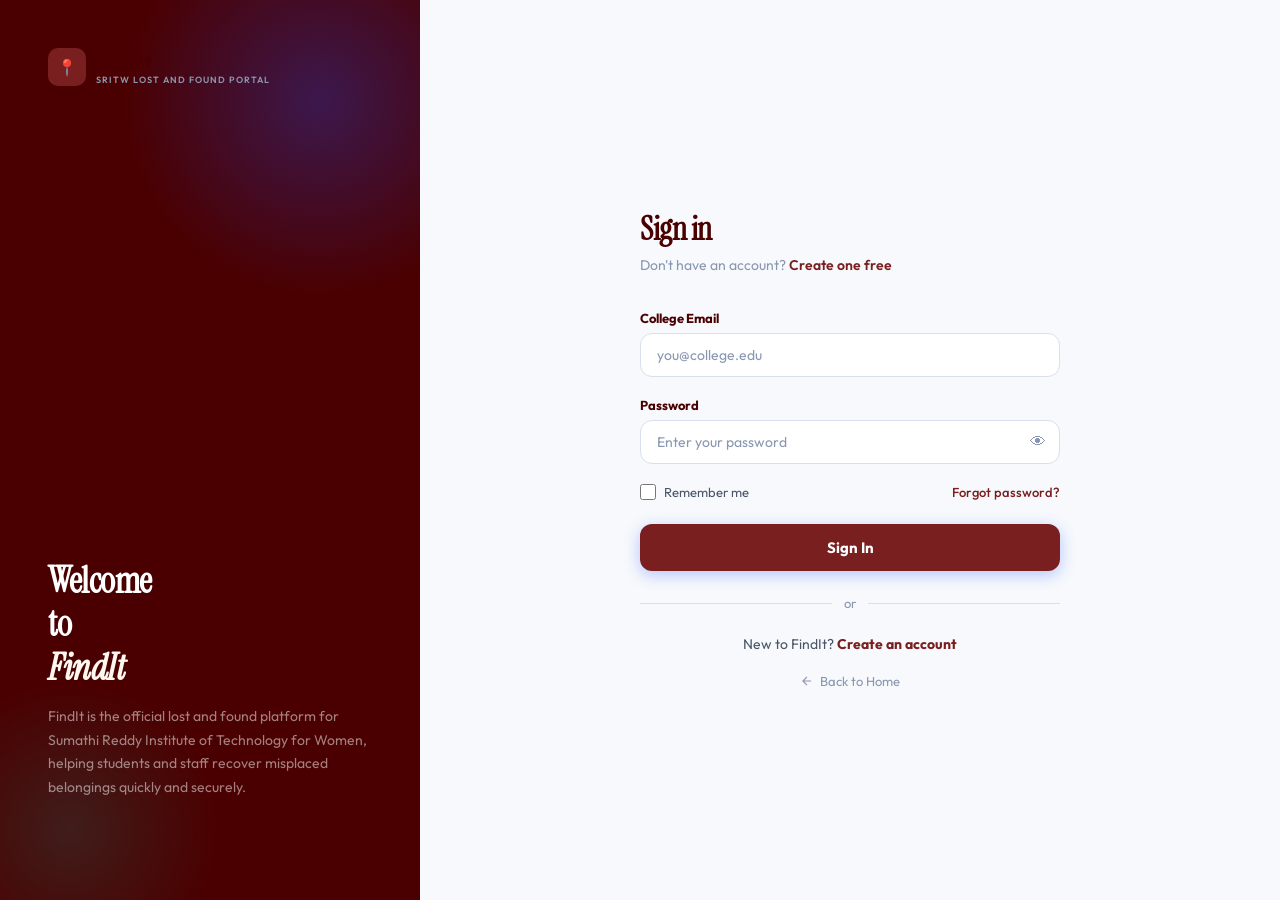
==== frontend/pages/admin.html @ 4bc8db83 "add admin panel frontend" ====
<!DOCTYPE html>
<html lang="en">
<head>
  <meta charset="UTF-8" />
  <meta name="viewport" content="width=device-width, initial-scale=1.0"/>
  <title>Admin Panel — FindIt SRITW</title>
  <link rel="preconnect" href="https://fonts.googleapis.com"/>
  <link href="https://fonts.googleapis.com/css2?family=Poppins:wght@300;400;500;600;700;800&family=DM+Serif+Display:ital@0;1&display=swap" rel="stylesheet"/>
  <link rel="stylesheet" href="../css/style.css"/>
  <style>
    /* ===== ADMIN LAYOUT ===== */
    .admin-wrapper {
      display: flex;
      min-height: calc(100vh - 68px);
    }

    /* ===== SIDEBAR ===== */
    .admin-sidebar {
      width: 240px;
      flex-shrink: 0;
      background: white;
      border-right: 1px solid var(--border);
      padding: 28px 16px;
      position: sticky;
      top: 68px;
      height: calc(100vh - 68px);
      overflow-y: auto;
    }
    .sidebar-section-label {
      font-size: 11px;
      font-weight: 700;
      text-transform: uppercase;
      letter-spacing: 1.2px;
      color: var(--text-secondary);
      padding: 0 14px;
      margin: 20px 0 8px;
    }
    .sidebar-section-label:first-child { margin-top: 0; }
    .sidebar-nav { list-style: none; }
    .sidebar-nav li a {
      display: flex; align-items: center; gap: 10px;
      padding: 10px 14px; border-radius: var(--radius-sm);
      font-size: 14px; font-weight: 500; color: var(--text-secondary);
      transition: all 0.2s; margin-bottom: 2px;
    }
    .sidebar-nav li a:hover { background: var(--bg-secondary); color: var(--text); }
    .sidebar-nav li a.active { background: var(--primary-light); color: var(--primary); font-weight: 600; }
    .sidebar-nav li a .icon { font-size: 17px; width: 20px; text-align: center; }

    /* ===== MAIN CONTENT ===== */
    .admin-main {
      flex: 1;
      padding: 32px;
      background: var(--bg-secondary);
      overflow-x: hidden;
    }

    /* ===== PAGE HEADER ===== */
    .page-header {
      display: flex; align-items: flex-start; justify-content: space-between;
      margin-bottom: 28px; gap: 16px; flex-wrap: wrap;
    }
    .page-header-left h1 {
      font-family: 'DM Serif Display', serif;
      font-size: 28px; color: var(--text); margin-bottom: 4px;
    }
    .page-header-left p { font-size: 14px; color: var(--text-secondary); }

    /* ===== TAB SECTIONS ===== */
    .tab-section { display: none; }
    .tab-section.active { display: block; }

    /* ===== STATS GRID ===== */
    .stats-grid {
      display: grid;
      grid-template-columns: repeat(4, 1fr);
      gap: 20px;
      margin-bottom: 28px;
    }
    @media (max-width: 1024px) { .stats-grid { grid-template-columns: repeat(2,1fr); } }
    @media (max-width: 600px)  { .stats-grid { grid-template-columns: 1fr; } }

    .stat-card { transition: transform 0.2s, box-shadow 0.2s; }
    .stat-card:hover { transform: translateY(-3px); box-shadow: var(--shadow-md); }
    .stat-card-icon { margin-bottom: 12px; }
    .stat-card-value { font-size: 36px; font-weight: 800; line-height: 1; }
    .stat-card-label { font-size: 13px; color: var(--text-secondary); margin-top: 4px; }
    .stat-card-trend {
      font-size: 12px; font-weight: 600; margin-top: 10px;
      display: flex; align-items: center; gap: 4px;
    }
    .trend-up   { color: var(--success); }
    .trend-down { color: var(--danger); }

    /* ===== DATA TABLE ===== */
    .table-card {
      background: white; border-radius: var(--radius);
      border: 1px solid var(--border); box-shadow: var(--shadow);
      overflow: hidden; margin-bottom: 24px;
    }
    .table-card-header {
      padding: 20px 24px;
      border-bottom: 1px solid var(--border);
      display: flex; align-items: center; justify-content: space-between;
      gap: 16px; flex-wrap: wrap;
    }
    .table-card-title { font-size: 16px; font-weight: 700; color: var(--text); }
    .table-card-actions { display: flex; align-items: center; gap: 10px; flex-wrap: wrap; }
    .table-wrap { overflow-x: auto; }
    table { width: 100%; border-collapse: collapse; }
    thead th {
      padding: 12px 20px;
      text-align: left; font-size: 12px; font-weight: 700;
      text-transform: uppercase; letter-spacing: 0.6px;
      color: var(--text-secondary); background: var(--bg-secondary);
      border-bottom: 1px solid var(--border);
    }
    tbody tr {
      border-bottom: 1px solid var(--border);
      transition: background 0.15s;
    }
    tbody tr:last-child { border-bottom: none; }
    tbody tr:hover { background: var(--bg-secondary); }
    tbody td { padding: 14px 20px; font-size: 14px; color: var(--text); vertical-align: middle; }
    .td-sub { font-size: 12px; color: var(--text-secondary); margin-top: 2px; }

    /* ===== USER AVATAR ===== */
    .user-cell { display: flex; align-items: center; gap: 12px; }
    .user-avatar {
      width: 36px; height: 36px; border-radius: 50%;
      background: linear-gradient(135deg, var(--primary), var(--primary-dark));
      display: flex; align-items: center; justify-content: center;
      font-size: 13px; font-weight: 700; color: white; flex-shrink: 0;
    }
    .user-avatar.admin-av {
      background: linear-gradient(135deg, var(--amber), #D97706);
    }

    /* ===== ACTION BUTTONS ===== */
    .action-btn {
      width: 32px; height: 32px; border-radius: 8px;
      border: 1.5px solid var(--border); background: white;
      display: inline-flex; align-items: center; justify-content: center;
      font-size: 15px; cursor: pointer; transition: all 0.15s;
    }
    .action-btn:hover { border-color: var(--danger); background: #FEE2E2; }
    .action-btn.view-btn:hover { border-color: var(--primary); background: var(--primary-light); }

    /* ===== SEARCH IN TABLE ===== */
    .table-search {
      padding: 8px 14px 8px 36px;
      border: 1.5px solid var(--border); border-radius: var(--radius-pill);
      font-family: 'Poppins', sans-serif; font-size: 13px;
      outline: none; background: var(--bg-secondary);
      transition: all 0.2s; width: 220px;
    }
    .table-search:focus { border-color: var(--primary); background: white; }
    .search-wrap-sm { position: relative; }
    .search-wrap-sm .search-ic {
      position: absolute; left: 11px; top: 50%; transform: translateY(-50%);
      font-size: 15px; color: var(--text-secondary); pointer-events: none;
    }

    /* ===== ANALYTICS CHARTS ===== */
    .charts-grid {
      display: grid; grid-template-columns: 1fr 1fr; gap: 20px; margin-bottom: 24px;
    }
    @media (max-width: 900px) { .charts-grid { grid-template-columns: 1fr; } }
    .chart-card {
      background: white; border-radius: var(--radius);
      border: 1px solid var(--border); box-shadow: var(--shadow);
      padding: 24px;
    }
    .chart-card-title { font-size: 15px; font-weight: 700; margin-bottom: 20px; color: var(--text); }
    .bar-chart { display: flex; align-items: flex-end; gap: 12px; height: 160px; }
    .bar-wrap { flex: 1; display: flex; flex-direction: column; align-items: center; gap: 6px; }
    .bar {
      width: 100%; border-radius: 6px 6px 0 0;
      background: linear-gradient(180deg, var(--primary), var(--primary-dark));
      transition: opacity 0.2s; min-height: 4px;
    }
    .bar:hover { opacity: 0.8; }
    .bar-label { font-size: 11px; color: var(--text-secondary); font-weight: 500; }
    .bar-val { font-size: 12px; font-weight: 700; color: var(--primary); }

    /* Donut chart via CSS */
    .donut-wrap { display: flex; align-items: center; gap: 32px; }
    .donut {
      width: 120px; height: 120px; border-radius: 50%; flex-shrink: 0;
      background: conic-gradient(
        var(--primary) 0deg var(--lost-deg, 180deg),
        var(--success) var(--lost-deg, 180deg) var(--found-deg, 280deg),
        var(--amber)   var(--found-deg, 280deg) 360deg
      );
      position: relative;
    }
    .donut::after {
      content: ''; position: absolute; inset: 28px;
      background: white; border-radius: 50%;
    }
    .donut-legend { display: flex; flex-direction: column; gap: 10px; }
    .legend-item { display: flex; align-items: center; gap: 8px; font-size: 13px; }
    .legend-dot { width: 10px; height: 10px; border-radius: 50%; flex-shrink: 0; }

    /* ===== CONFIRM MODAL ===== */
    .modal-icon { font-size: 48px; text-align: center; margin-bottom: 12px; }
    .modal-body-text { text-align: center; margin-bottom: 24px; }
    .modal-body-text h3 { font-size: 18px; font-weight: 700; margin-bottom: 6px; }
    .modal-body-text p { font-size: 14px; color: var(--text-secondary); }
    .modal-actions { display: flex; gap: 12px; justify-content: center; }

    /* ===== TOAST ===== */
    .toast-container {
      position: fixed; bottom: 24px; right: 24px; z-index: 9999;
      display: flex; flex-direction: column; gap: 10px;
    }
    .toast {
      display: flex; align-items: center; gap: 12px;
      padding: 14px 20px; border-radius: var(--radius-sm);
      background: white; box-shadow: var(--shadow-lg);
      border: 1px solid var(--border);
      font-size: 14px; font-weight: 500;
      animation: slideIn 0.3s ease;
      min-width: 260px; max-width: 360px;
    }
    .toast.success { border-left: 4px solid var(--success); }
    .toast.error   { border-left: 4px solid var(--danger); }
    .toast-icon { font-size: 18px; }

    /* ===== EMPTY ROW ===== */
    .empty-row td {
      text-align: center; padding: 40px !important;
      color: var(--text-secondary); font-size: 14px;
    }

    /* ===== LOADING ROW ===== */
    .loading-row td { text-align: center; padding: 40px !important; }

    /* ===== RESPONSIVE ===== */
    @media (max-width: 768px) {
      .admin-sidebar { display: none; }
      .admin-main { padding: 20px 16px; }
    }
  </style>
</head>
<body>

<!-- ===== NAVBAR ===== -->
<nav class="navbar">
  <div class="navbar-brand">
    <span>🔍</span>
    <span>Find<span class="brand-dot">It</span></span>
    <span style="font-size:12px;font-weight:500;color:var(--text-secondary);margin-left:4px;">Admin</span>
  </div>
  <ul class="nav-links">
    <li><a href="../index.html">Home</a></li>
    <li><a href="browse.html">Browse</a></li>
    <li><a href="dashboard.html">Dashboard</a></li>
  </ul>
  <div class="nav-actions">
    <div style="display:flex;align-items:center;gap:8px;">
      <div class="user-avatar admin-av" id="adminInitial">A</div>
      <span style="font-size:14px;font-weight:600;" id="adminName">Admin</span>
    </div>
    <button class="btn btn-outline btn-sm" onclick="logout()">Logout</button>
  </div>
</nav>

<!-- ===== LAYOUT ===== -->
<div class="admin-wrapper">

  <!-- SIDEBAR -->
  <aside class="admin-sidebar">
    <p class="sidebar-section-label">Overview</p>
    <ul class="sidebar-nav">
      <li><a href="#" class="active" onclick="switchTab('analytics', this)">
        <span class="icon">📊</span> Analytics
      </a></li>
    </ul>
    <p class="sidebar-section-label">Manage</p>
    <ul class="sidebar-nav">
      <li><a href="#" onclick="switchTab('users', this)">
        <span class="icon">👥</span> Users
      </a></li>
      <li><a href="#" onclick="switchTab('items', this)">
        <span class="icon">📦</span> Items
      </a></li>
    </ul>
    <p class="sidebar-section-label">Account</p>
    <ul class="sidebar-nav">
      <li><a href="dashboard.html">
        <span class="icon">🏠</span> My Dashboard
      </a></li>
      <li><a href="#" onclick="logout()">
        <span class="icon">🚪</span> Logout
      </a></li>
    </ul>
  </aside>

  <!-- MAIN -->
  <main class="admin-main">

    <!-- ===== ANALYTICS TAB ===== -->
    <section id="tab-analytics" class="tab-section active">
      <div class="page-header">
        <div class="page-header-left">
          <h1>Analytics</h1>
          <p>Overview of FindIt activity on SRITW campus</p>
        </div>
        <button class="btn btn-outline btn-sm" onclick="loadAnalytics()">↻ Refresh</button>
      </div>

      <!-- Stats -->
      <div class="stats-grid" id="statsGrid">
        <div class="stat-card"><div class="skeleton" style="height:100px;border-radius:var(--radius);"></div></div>
        <div class="stat-card"><div class="skeleton" style="height:100px;border-radius:var(--radius);"></div></div>
        <div class="stat-card"><div class="skeleton" style="height:100px;border-radius:var(--radius);"></div></div>
        <div class="stat-card"><div class="skeleton" style="height:100px;border-radius:var(--radius);"></div></div>
      </div>

      <!-- Charts -->
      <div class="charts-grid">
        <div class="chart-card">
          <div class="chart-card-title">Items by Category</div>
          <div class="bar-chart" id="categoryChart">
            <div style="display:flex;align-items:center;justify-content:center;width:100%;color:var(--text-secondary);font-size:13px;">Loading...</div>
          </div>
        </div>
        <div class="chart-card">
          <div class="chart-card-title">Item Type Distribution</div>
          <div class="donut-wrap" id="typeChart">
            <div style="color:var(--text-secondary);font-size:13px;">Loading...</div>
          </div>
        </div>
      </div>
    </section>

    <!-- ===== USERS TAB ===== -->
    <section id="tab-users" class="tab-section">
      <div class="page-header">
        <div class="page-header-left">
          <h1>Users</h1>
          <p>All registered students and admins</p>
        </div>
      </div>
      <div class="table-card">
        <div class="table-card-header">
          <span class="table-card-title" id="usersCount">All Users</span>
          <div class="table-card-actions">
            <div class="search-wrap-sm">
              <span class="search-ic">🔍</span>
              <input class="table-search" type="text" placeholder="Search users..." oninput="filterUsers(this.value)" id="userSearch"/>
            </div>
          </div>
        </div>
        <div class="table-wrap">
          <table>
            <thead>
              <tr>
                <th>Student</th>
                <th>Student ID</th>
                <th>Department</th>
                <th>Role</th>
                <th>Joined</th>
                <th>Action</th>
              </tr>
            </thead>
            <tbody id="usersTable">
              <tr class="loading-row"><td colspan="6"><div class="spinner" style="margin:20px auto;width:28px;height:28px;border-width:2px;"></div></td></tr>
            </tbody>
          </table>
        </div>
      </div>
    </section>

    <!-- ===== ITEMS TAB ===== -->
    <section id="tab-items" class="tab-section">
      <div class="page-header">
        <div class="page-header-left">
          <h1>Items</h1>
          <p>All lost and found items posted on campus</p>
        </div>
      </div>
      <div class="table-card">
        <div class="table-card-header">
          <span class="table-card-title" id="itemsCount">All Items</span>
          <div class="table-card-actions">
            <div class="search-wrap-sm">
              <span class="search-ic">🔍</span>
              <input class="table-search" type="text" placeholder="Search items..." oninput="filterItems(this.value)" id="itemSearch"/>
            </div>
            <select class="form-control btn-sm" style="width:auto;padding:8px 12px;border-radius:var(--radius-pill);" onchange="filterItemsByType(this.value)">
              <option value="">All Types</option>
              <option value="lost">Lost</option>
              <option value="found">Found</option>
            </select>
          </div>
        </div>
        <div class="table-wrap">
          <table>
            <thead>
              <tr>
                <th>Item</th>
                <th>Type</th>
                <th>Category</th>
                <th>Location</th>
                <th>Status</th>
                <th>Posted</th>
                <th>Action</th>
              </tr>
            </thead>
            <tbody id="itemsTable">
              <tr class="loading-row"><td colspan="7"><div class="spinner" style="margin:20px auto;width:28px;height:28px;border-width:2px;"></div></td></tr>
            </tbody>
          </table>
        </div>
      </div>
    </section>

  </main>
</div>

<!-- ===== CONFIRM DELETE MODAL ===== -->
<div class="modal-backdrop" id="deleteModal" style="display:none;" onclick="closeDeleteModal(event)">
  <div class="modal" style="max-width:400px;">
    <div class="modal-icon">🗑️</div>
    <div class="modal-body-text">
      <h3 id="deleteModalTitle">Delete this item?</h3>
      <p id="deleteModalDesc">This action cannot be undone.</p>
    </div>
    <div class="modal-actions">
      <button class="btn btn-ghost" onclick="closeModal()">Cancel</button>
      <button class="btn btn-primary" style="background:linear-gradient(135deg,var(--danger),#B91C1C);" onclick="confirmDelete()">Delete</button>
    </div>
  </div>
</div>

<!-- ===== TOAST ===== -->
<div class="toast-container" id="toastContainer"></div>

<script>
  const API = 'https://findit-hk2c.onrender.com';
  let token = localStorage.getItem('token');
  let allUsers = [];
  let allItems = [];
  let deleteTarget = null; // { type: 'user'|'item', id }

  // ===== AUTH GUARD =====
  window.addEventListener('DOMContentLoaded', () => {
    if (!token) { window.location.href = 'login.html'; return; }

    // Load admin info
    fetch(`${API}/api/auth/me`, {
      headers: { Authorization: `Bearer ${token}` }
    })
    .then(r => r.json())
    .then(user => {
      if (user.role !== 'admin') {
        showToast('Access denied. Admins only.', 'error');
        setTimeout(() => window.location.href = '../index.html', 1500);
        return;
      }
      document.getElementById('adminName').textContent = user.name;
      document.getElementById('adminInitial').textContent = user.name.charAt(0).toUpperCase();
      loadAnalytics();
      loadUsers();
      loadItems();
    })
    .catch(() => { window.location.href = 'login.html'; });
  });

  // ===== TAB SWITCHING =====
  function switchTab(tab, el) {
    document.querySelectorAll('.tab-section').forEach(s => s.classList.remove('active'));
    document.querySelectorAll('.sidebar-nav li a').forEach(a => a.classList.remove('active'));
    document.getElementById(`tab-${tab}`).classList.add('active');
    if (el) el.classList.add('active');
  }

  // ===== ANALYTICS =====
  async function loadAnalytics() {
    try {
      const res = await fetch(`${API}/api/admin/analytics`, {
        headers: { Authorization: `Bearer ${token}` }
      });
      const data = await res.json();

      // Stats cards
      const stats = [
        { icon: '👥', color: '#EFF6FF', iconColor: '#2563EB', value: data.totalUsers ?? 0,   label: 'Total Users' },
        { icon: '📦', color: '#FFF5F5', iconColor: '#800000', value: data.totalItems ?? 0,   label: 'Total Items' },
        { icon: '🔗', color: '#FFFBEB', iconColor: '#D97706', value: data.totalMatches ?? 0, label: 'AI Matches' },
        { icon: '✅', color: '#D1FAE5', iconColor: '#065F46', value: data.resolvedItems ?? 0, label: 'Resolved' },
      ];
      document.getElementById('statsGrid').innerHTML = stats.map(s => `
        <div class="stat-card">
          <div class="stat-card-icon" style="background:${s.color};width:48px;height:48px;border-radius:12px;display:flex;align-items:center;justify-content:center;font-size:22px;">${s.icon}</div>
          <div class="stat-card-value">${s.value}</div>
          <div class="stat-card-label">${s.label}</div>
        </div>
      `).join('');

      // Category bar chart
      const cats = data.itemsByCategory ?? {};
      const catEntries = Object.entries(cats).sort((a,b) => b[1]-a[1]).slice(0,6);
      const maxVal = Math.max(...catEntries.map(e => e[1]), 1);
      document.getElementById('categoryChart').innerHTML = catEntries.length ? catEntries.map(([cat, count]) => `
        <div class="bar-wrap">
          <div class="bar-val">${count}</div>
          <div class="bar" style="height:${Math.round((count/maxVal)*140)}px;" title="${cat}: ${count}"></div>
          <div class="bar-label">${cat.length > 8 ? cat.slice(0,7)+'…' : cat}</div>
        </div>
      `).join('') : '<div style="color:var(--text-secondary);font-size:13px;margin:auto;">No data yet</div>';

      // Type donut
      const lost  = data.lostItems    ?? 0;
      const found = data.foundItems   ?? 0;
      const resolved = data.resolvedItems ?? 0;
      const total = lost + found + 1;
      const lostDeg  = Math.round((lost/total)*360);
      const foundDeg = lostDeg + Math.round((found/total)*360);
      document.getElementById('typeChart').innerHTML = `
        <div class="donut" style="--lost-deg:${lostDeg}deg;--found-deg:${foundDeg}deg;"></div>
        <div class="donut-legend">
          <div class="legend-item"><div class="legend-dot" style="background:var(--primary);"></div> Lost &nbsp;<strong>${lost}</strong></div>
          <div class="legend-item"><div class="legend-dot" style="background:var(--success);"></div> Found &nbsp;<strong>${found}</strong></div>
          <div class="legend-item"><div class="legend-dot" style="background:var(--amber);"></div> Resolved &nbsp;<strong>${resolved}</strong></div>
        </div>
      `;
    } catch(e) {
      showToast('Failed to load analytics', 'error');
    }
  }

  // ===== USERS =====
  async function loadUsers() {
    try {
      const res = await fetch(`${API}/api/admin/users`, {
        headers: { Authorization: `Bearer ${token}` }
      });
      const data = await res.json();
      allUsers = data.users ?? data ?? [];
      renderUsers(allUsers);
    } catch(e) {
      document.getElementById('usersTable').innerHTML = `<tr class="empty-row"><td colspan="6">Failed to load users</td></tr>`;
    }
  }

  function renderUsers(users) {
    document.getElementById('usersCount').textContent = `All Users (${users.length})`;
    if (!users.length) {
      document.getElementById('usersTable').innerHTML = `<tr class="empty-row"><td colspan="6">No users found</td></tr>`;
      return;
    }
    document.getElementById('usersTable').innerHTML = users.map(u => `
      <tr>
        <td>
          <div class="user-cell">
            <div class="user-avatar ${u.role==='admin'?'admin-av':''}">${(u.name||'?').charAt(0).toUpperCase()}</div>
            <div>
              <div style="font-weight:600;">${u.name || '—'}</div>
              <div class="td-sub">${u.email || '—'}</div>
            </div>
          </div>
        </td>
        <td>${u.studentId || '—'}</td>
        <td>${u.department || '—'}</td>
        <td><span class="chip ${u.role==='admin'?'chip-amber':'chip-primary'}">${u.role || 'student'}</span></td>
        <td>${u.createdAt ? new Date(u.createdAt).toLocaleDateString('en-IN',{day:'numeric',month:'short',year:'numeric'}) : '—'}</td>
        <td>
          ${u.role !== 'admin' ? `<button class="action-btn" title="Delete user" onclick="promptDelete('user','${u._id}','${(u.name||'').replace(/'/g,"\\'")}')">🗑️</button>` : '<span style="color:var(--text-secondary);font-size:12px;">Protected</span>'}
        </td>
      </tr>
    `).join('');
  }

  function filterUsers(q) {
    const filtered = allUsers.filter(u =>
      (u.name||'').toLowerCase().includes(q.toLowerCase()) ||
      (u.email||'').toLowerCase().includes(q.toLowerCase()) ||
      (u.studentId||'').toLowerCase().includes(q.toLowerCase()) ||
      (u.department||'').toLowerCase().includes(q.toLowerCase())
    );
    renderUsers(filtered);
  }

  // ===== ITEMS =====
  async function loadItems() {
    try {
      const res = await fetch(`${API}/api/admin/items`, {
        headers: { Authorization: `Bearer ${token}` }
      });
      const data = await res.json();
      allItems = data.items ?? data ?? [];
      renderItems(allItems);
    } catch(e) {
      document.getElementById('itemsTable').innerHTML = `<tr class="empty-row"><td colspan="7">Failed to load items</td></tr>`;
    }
  }

  function renderItems(items) {
    document.getElementById('itemsCount').textContent = `All Items (${items.length})`;
    if (!items.length) {
      document.getElementById('itemsTable').innerHTML = `<tr class="empty-row"><td colspan="7">No items found</td></tr>`;
      return;
    }
    document.getElementById('itemsTable').innerHTML = items.map(item => `
      <tr>
        <td>
          <div style="display:flex;align-items:center;gap:10px;">
            ${item.imageUrl
              ? `<img src="${item.imageUrl}" style="width:36px;height:36px;object-fit:cover;border-radius:8px;border:1px solid var(--border);" />`
              : `<div style="width:36px;height:36px;border-radius:8px;background:var(--bg-secondary);display:flex;align-items:center;justify-content:center;font-size:18px;">📷</div>`
            }
            <div>
              <div style="font-weight:600;max-width:180px;white-space:nowrap;overflow:hidden;text-overflow:ellipsis;">${item.title || '—'}</div>
              <div class="td-sub">${(item.description||'').slice(0,40)}${(item.description||'').length>40?'…':''}</div>
            </div>
          </div>
        </td>
        <td><span class="badge badge-${item.type}">${item.type || '—'}</span></td>
        <td>${item.category || '—'}</td>
        <td style="font-size:13px;">${item.location || '—'}</td>
        <td><span class="chip ${item.status==='resolved'?'chip-success':'chip-primary'}">${item.status || 'open'}</span></td>
        <td style="font-size:13px;">${item.createdAt ? new Date(item.createdAt).toLocaleDateString('en-IN',{day:'numeric',month:'short',year:'numeric'}) : '—'}</td>
        <td>
          <div style="display:flex;gap:6px;">
            <button class="action-btn view-btn" title="View item" onclick="window.open('item.html?id=${item._id}','_blank')">👁️</button>
            <button class="action-btn" title="Delete item" onclick="promptDelete('item','${item._id}','${(item.title||'').replace(/'/g,"\\'")}')">🗑️</button>
          </div>
        </td>
      </tr>
    `).join('');
  }

  function filterItems(q) {
    const typeFilter = document.querySelector('select').value;
    let filtered = allItems.filter(i =>
      (i.title||'').toLowerCase().includes(q.toLowerCase()) ||
      (i.category||'').toLowerCase().includes(q.toLowerCase()) ||
      (i.location||'').toLowerCase().includes(q.toLowerCase())
    );
    if (typeFilter) filtered = filtered.filter(i => i.type === typeFilter);
    renderItems(filtered);
  }

  function filterItemsByType(type) {
    const q = document.getElementById('itemSearch').value;
    let filtered = type ? allItems.filter(i => i.type === type) : [...allItems];
    if (q) filtered = filtered.filter(i =>
      (i.title||'').toLowerCase().includes(q.toLowerCase()) ||
      (i.category||'').toLowerCase().includes(q.toLowerCase()) ||
      (i.location||'').toLowerCase().includes(q.toLowerCase())
    );
    renderItems(filtered);
  }

  // ===== DELETE =====
  function promptDelete(type, id, name) {
    deleteTarget = { type, id };
    document.getElementById('deleteModalTitle').textContent = `Delete ${type === 'user' ? 'user' : 'item'}?`;
    document.getElementById('deleteModalDesc').textContent = `"${name}" will be permanently removed. This cannot be undone.`;
    document.getElementById('deleteModal').style.display = 'flex';
  }

  function closeModal() {
    document.getElementById('deleteModal').style.display = 'none';
    deleteTarget = null;
  }

  function closeDeleteModal(e) {
    if (e.target === document.getElementById('deleteModal')) closeModal();
  }

  async function confirmDelete() {
    if (!deleteTarget) return;
    const { type, id } = deleteTarget;
    const endpoint = type === 'user' ? `/api/admin/users/${id}` : `/api/admin/items/${id}`;
    closeModal();
    try {
      const res = await fetch(`${API}${endpoint}`, {
        method: 'DELETE',
        headers: { Authorization: `Bearer ${token}` }
      });
      if (res.ok) {
        showToast(`${type === 'user' ? 'User' : 'Item'} deleted successfully`, 'success');
        if (type === 'user') loadUsers(); else loadItems();
        loadAnalytics();
      } else {
        const err = await res.json();
        showToast(err.error || 'Delete failed', 'error');
      }
    } catch(e) {
      showToast('Network error. Try again.', 'error');
    }
  }

  // ===== LOGOUT =====
  function logout() {
    localStorage.removeItem('token');
    localStorage.removeItem('user');
    window.location.href = 'login.html';
  }

  // ===== TOAST =====
  function showToast(msg, type = 'success') {
    const container = document.getElementById('toastContainer');
    const toast = document.createElement('div');
    toast.className = `toast ${type}`;
    toast.innerHTML = `<span class="toast-icon">${type === 'success' ? '✅' : '❌'}</span> ${msg}`;
    container.appendChild(toast);
    setTimeout(() => toast.remove(), 3500);
  }
</script>
</body>
</html>
---- frontend/css/style.css ----
@import url('https://fonts.googleapis.com/css2?family=Poppins:wght@300;400;500;600;700;800&family=DM+Serif+Display:ital@0;1&display=swap');

/* ===== CSS VARIABLES ===== */
:root {
  --primary:        #800000;
  --primary-dark:   #5C1616;
  --primary-light:  #FFF5F5;
  --amber:          #F59E0B;
  --amber-light:    #FFFBEB;
  --success:        #10B981;
  --danger:         #EF4444;
  --bg:             #FFFFFF;
  --bg-secondary:   #F8F9FA;
  --bg-card:        #FFFFFF;
  --text:           #111827;
  --text-secondary: #6B7280;
  --border:         #E5E7EB;
  --shadow:         0 2px 12px rgba(0,0,0,0.08);
  --shadow-md:      0 4px 24px rgba(0,0,0,0.12);
  --shadow-lg:      0 8px 40px rgba(0,0,0,0.16);
  --radius:         16px;
  --radius-sm:      10px;
  --radius-pill:    999px;
}

/* ===== RESET ===== */
*, *::before, *::after { box-sizing: border-box; margin: 0; padding: 0; }
html { scroll-behavior: smooth; }
body {
  font-family: 'Poppins', sans-serif;
  background: var(--bg-secondary);
  color: var(--text);
  line-height: 1.6;
  -webkit-font-smoothing: antialiased;
}
a { text-decoration: none; color: inherit; }
img { max-width: 100%; }
button { font-family: inherit; cursor: pointer; }

/* ===== TOAST ANIMATION ===== */
@keyframes slideIn {
  from { opacity: 0; transform: translateX(40px); }
  to   { opacity: 1; transform: translateX(0); }
}

/* ===== NAVBAR ===== */
.navbar {
  position: sticky; top: 0; z-index: 100;
  background: white;
  border-bottom: 1px solid var(--border);
  box-shadow: 0 1px 8px rgba(0,0,0,0.06);
  padding: 0 32px;
  height: 68px;
  display: flex; align-items: center; justify-content: space-between;
}
.navbar-brand {
  display: flex; align-items: center; gap: 10px;
  font-size: 20px; font-weight: 800; color: var(--primary);
}
.navbar-brand .brand-dot { color: var(--amber); }
.nav-links {
  display: flex; align-items: center; gap: 8px;
  list-style: none;
}
.nav-links a {
  padding: 8px 16px;
  border-radius: var(--radius-pill);
  font-size: 14px; font-weight: 500; color: var(--text-secondary);
  transition: all 0.2s;
}
.nav-links a:hover { background: var(--bg-secondary); color: var(--primary); }
.nav-links a.active { color: var(--primary); background: var(--primary-light); }
.nav-actions { display: flex; align-items: center; gap: 10px; }

/* ===== BUTTONS ===== */
.btn {
  display: inline-flex; align-items: center; justify-content: center; gap: 8px;
  padding: 10px 22px;
  border-radius: var(--radius-pill);
  font-size: 14px; font-weight: 600;
  border: none; transition: all 0.2s;
  cursor: pointer; white-space: nowrap;
}
.btn-primary {
  background: linear-gradient(135deg, var(--primary), var(--primary-dark));
  color: white; box-shadow: 0 4px 12px rgba(37,99,235,0.3);
}
.btn-primary:hover {
  transform: translateY(-2px);
  box-shadow: 0 6px 20px rgba(37,99,235,0.4);
}
.btn-amber {
  background: linear-gradient(135deg, var(--amber), #D97706);
  color: white; box-shadow: 0 4px 12px rgba(245,158,11,0.3);
}
.btn-amber:hover {
  transform: translateY(-2px);
  box-shadow: 0 6px 20px rgba(245,158,11,0.4);
}
.btn-outline {
  background: transparent; color: var(--primary);
  border: 1.5px solid var(--primary);
}
.btn-outline:hover { background: var(--primary-light); }
.btn-ghost {
  background: transparent; color: var(--text-secondary); border: none;
}
.btn-ghost:hover { background: var(--bg-secondary); color: var(--text); }
.btn-sm { padding: 6px 14px; font-size: 13px; }
.btn-lg { padding: 14px 32px; font-size: 16px; }
.btn:disabled { opacity: 0.5; cursor: not-allowed; transform: none !important; }

/* ===== CARDS ===== */
.card {
  background: var(--bg-card);
  border-radius: var(--radius);
  box-shadow: var(--shadow);
  border: 1px solid var(--border);
  overflow: hidden;
  transition: transform 0.2s, box-shadow 0.2s;
}
.card:hover { transform: translateY(-3px); box-shadow: var(--shadow-md); }
.card-body { padding: 20px; }

/* ===== ITEM CARD ===== */
.item-card {
  background: white;
  border-radius: var(--radius);
  border: 1px solid var(--border);
  overflow: hidden;
  transition: all 0.2s;
  cursor: pointer;
}
.item-card:hover {
  transform: translateY(-4px);
  box-shadow: var(--shadow-md);
  border-color: var(--primary);
}
.item-card-img {
  width: 100%; height: 200px;
  object-fit: cover; display: block;
  background: var(--bg-secondary);
}
.item-card-img-placeholder {
  width: 100%; height: 200px;
  background: linear-gradient(135deg, #EFF6FF, #DBEAFE);
  display: flex; align-items: center; justify-content: center;
  font-size: 48px;
}
.item-card-body { padding: 16px; }
.item-card-title {
  font-size: 15px; font-weight: 600; color: var(--text);
  margin-bottom: 6px; line-height: 1.4;
  display: -webkit-box; -webkit-line-clamp: 2;
  -webkit-box-orient: vertical; overflow: hidden;
}
.item-card-meta {
  display: flex; flex-wrap: wrap; gap: 6px;
  margin-bottom: 10px;
}
.chip {
  display: inline-flex; align-items: center; gap: 4px;
  padding: 3px 10px;
  border-radius: var(--radius-pill);
  font-size: 12px; font-weight: 500;
  background: var(--bg-secondary); color: var(--text-secondary);
}
.chip-primary { background: var(--primary-light); color: var(--primary); }
.chip-amber   { background: var(--amber-light);   color: #92400E; }
.chip-success { background: #D1FAE5;              color: #065F46; }
.chip-danger  { background: #FEE2E2;              color: #991B1B; }

/* ===== BADGES ===== */
.badge {
  display: inline-flex; align-items: center; gap: 4px;
  padding: 4px 12px;
  border-radius: var(--radius-pill);
  font-size: 12px; font-weight: 600; text-transform: uppercase; letter-spacing: 0.5px;
}
.badge-lost   { background: #FEE2E2; color: #991B1B; }
.badge-found  { background: #D1FAE5; color: #065F46; }
.badge-open   { background: #DBEAFE; color: #1E40AF; }
.badge-resolved { background: #F3F4F6; color: #374151; }

/* ===== FORMS ===== */
.form-group { margin-bottom: 20px; }
.form-label {
  display: block; margin-bottom: 6px;
  font-size: 14px; font-weight: 500; color: var(--text);
}
.form-control {
  width: 100%; padding: 11px 16px;
  border: 1.5px solid var(--border);
  border-radius: var(--radius-sm);
  font-family: 'Poppins', sans-serif;
  font-size: 14px; color: var(--text);
  background: white;
  transition: border-color 0.2s, box-shadow 0.2s;
  outline: none;
}
.form-control:focus {
  border-color: var(--primary);
  box-shadow: 0 0 0 3px rgba(37,99,235,0.1);
}
.form-control::placeholder { color: var(--text-secondary); }
select.form-control { cursor: pointer; }
textarea.form-control { resize: vertical; min-height: 100px; }

/* ===== GRID ===== */
.container { max-width: 1200px; margin: 0 auto; padding: 0 24px; }
.grid { display: grid; gap: 24px; }
.grid-2 { grid-template-columns: repeat(2, 1fr); }
.grid-3 { grid-template-columns: repeat(3, 1fr); }
.grid-4 { grid-template-columns: repeat(4, 1fr); }

@media (max-width: 768px) {
  .grid-4 { grid-template-columns: repeat(2, 1fr); }
  .grid-3 { grid-template-columns: repeat(2, 1fr); }
  .grid-2 { grid-template-columns: 1fr; }
  .navbar { padding: 0 16px; }
  .nav-links { display: none; }
}
@media (max-width: 480px) {
  .grid-4, .grid-3, .grid-2 { grid-template-columns: 1fr; }
}

/* ===== SECTION STYLES ===== */
.section { padding: 64px 0; }
.section-title {
  font-family: 'DM Serif Display', serif;
  font-size: 36px; color: var(--text);
  margin-bottom: 8px;
}
.section-sub {
  color: var(--text-secondary); font-size: 16px; margin-bottom: 40px;
}

/* ===== LOADING ===== */
.spinner {
  width: 40px; height: 40px;
  border: 3px solid var(--border);
  border-top-color: var(--primary);
  border-radius: 50%;
  animation: spin 0.7s linear infinite;
  margin: 40px auto;
}
@keyframes spin { to { transform: rotate(360deg); } }

.skeleton {
  background: linear-gradient(90deg, #f0f0f0 25%, #e0e0e0 50%, #f0f0f0 75%);
  background-size: 200% 100%;
  animation: shimmer 1.2s infinite;
  border-radius: 8px;
}
@keyframes shimmer { to { background-position: -200% 0; } }

/* ===== EMPTY STATE ===== */
.empty-state {
  text-align: center; padding: 60px 20px;
}
.empty-state-icon { font-size: 64px; margin-bottom: 16px; }
.empty-state h3 { font-size: 20px; color: var(--text); margin-bottom: 8px; }
.empty-state p  { font-size: 15px; color: var(--text-secondary); }

/* ===== MODAL ===== */
.modal-backdrop {
  position: fixed; inset: 0;
  background: rgba(0,0,0,0.5);
  z-index: 900;
  display: flex; align-items: center; justify-content: center;
  padding: 20px;
  animation: fadeIn 0.2s;
}
@keyframes fadeIn { from { opacity: 0; } to { opacity: 1; } }
.modal {
  background: white; border-radius: var(--radius);
  padding: 32px; max-width: 500px; width: 100%;
  box-shadow: var(--shadow-lg);
  animation: slideUp 0.3s ease;
  max-height: 90vh; overflow-y: auto;
}
@keyframes slideUp {
  from { opacity: 0; transform: translateY(30px); }
  to   { opacity: 1; transform: translateY(0); }
}
.modal-title { font-size: 20px; font-weight: 700; margin-bottom: 20px; }

/* ===== STAT CARD ===== */
.stat-card {
  background: white; border-radius: var(--radius);
  padding: 24px; border: 1px solid var(--border);
  box-shadow: var(--shadow);
}
.stat-card-icon {
  width: 48px; height: 48px;
  border-radius: 12px;
  display: flex; align-items: center; justify-content: center;
  font-size: 22px; margin-bottom: 16px;
}
.stat-card-value {
  font-size: 32px; font-weight: 800; color: var(--text); line-height: 1;
}
.stat-card-label {
  font-size: 14px; color: var(--text-secondary); margin-top: 6px;
}

/* ===== SEARCH BAR ===== */
.search-wrapper {
  position: relative; display: flex; align-items: center;
}
.search-wrapper .search-icon {
  position: absolute; left: 14px;
  color: var(--text-secondary); font-size: 18px; pointer-events: none;
}
.search-input {
  width: 100%; padding: 12px 16px 12px 44px;
  border: 1.5px solid var(--border); border-radius: var(--radius-pill);
  font-family: 'Poppins', sans-serif; font-size: 14px;
  background: white; outline: none;
  transition: all 0.2s;
}
.search-input:focus {
  border-color: var(--primary);
  box-shadow: 0 0 0 3px rgba(37,99,235,0.1);
}

/* ===== PAGINATION ===== */
.pagination {
  display: flex; align-items: center; justify-content: center;
  gap: 6px; margin-top: 40px;
}
.page-btn {
  width: 38px; height: 38px;
  display: flex; align-items: center; justify-content: center;
  border-radius: 8px; border: 1.5px solid var(--border);
  background: white; font-size: 14px; font-weight: 500;
  cursor: pointer; transition: all 0.2s; color: var(--text);
}
.page-btn:hover { border-color: var(--primary); color: var(--primary); background: var(--primary-light); }
.page-btn.active { background: var(--primary); color: white; border-color: var(--primary); }

/* ===== UPLOAD ZONE ===== */
.upload-zone {
  border: 2px dashed var(--border); border-radius: var(--radius);
  padding: 40px 20px; text-align: center;
  background: var(--bg-secondary); cursor: pointer;
  transition: all 0.2s;
}
.upload-zone:hover { border-color: var(--primary); background: var(--primary-light); }
.upload-zone.dragover { border-color: var(--primary); background: var(--primary-light); }
.upload-zone-icon { font-size: 40px; margin-bottom: 12px; }
.upload-zone p { color: var(--text-secondary); font-size: 14px; }
.upload-zone strong { color: var(--primary); }

/* ===== STEP PROGRESS ===== */
.steps {
  display: flex; align-items: center; margin-bottom: 32px;
}
.step {
  display: flex; align-items: center; gap: 8px; flex: 1;
}
.step-circle {
  width: 36px; height: 36px;
  border-radius: 50%; border: 2px solid var(--border);
  display: flex; align-items: center; justify-content: center;
  font-size: 14px; font-weight: 600; color: var(--text-secondary);
  background: white; flex-shrink: 0; transition: all 0.3s;
}
.step.active .step-circle  { border-color: var(--primary); background: var(--primary); color: white; }
.step.done  .step-circle   { border-color: var(--success); background: var(--success); color: white; }
.step-label { font-size: 13px; font-weight: 500; color: var(--text-secondary); }
.step.active .step-label { color: var(--primary); }
.step-line  { flex: 1; height: 2px; background: var(--border); margin: 0 8px; }
.step.done + .step .step-line { background: var(--success); }

/* ===== SIDEBAR ===== */
.sidebar {
  width: 240px; flex-shrink: 0;
  background: white; border-right: 1px solid var(--border);
  min-height: calc(100vh - 68px); padding: 24px 16px;
}
.sidebar-nav { list-style: none; }
.sidebar-nav li a {
  display: flex; align-items: center; gap: 10px;
  padding: 10px 14px; border-radius: var(--radius-sm);
  font-size: 14px; font-weight: 500; color: var(--text-secondary);
  transition: all 0.2s; margin-bottom: 4px;
}
.sidebar-nav li a:hover { background: var(--bg-secondary); color: var(--text); }
.sidebar-nav li a.active { background: var(--primary-light); color: var(--primary); }
.sidebar-nav li a .icon { font-size: 18px; }

/* ===== NOTIFICATION BELL ===== */
.notif-bell {
  position: relative; cursor: pointer;
  width: 40px; height: 40px;
  border-radius: 50%; background: var(--bg-secondary);
  display: flex; align-items: center; justify-content: center;
  font-size: 18px; transition: all 0.2s; border: 1px solid var(--border);
}
.notif-bell:hover { background: var(--primary-light); }
.notif-badge {
  position: absolute; top: -4px; right: -4px;
  width: 18px; height: 18px;
  background: var(--danger); color: white;
  border-radius: 50%; font-size: 10px; font-weight: 700;
  display: flex; align-items: center; justify-content: center;
  border: 2px solid white;
}

/* ===== TOGGLE SWITCH ===== */
.toggle-group {
  display: inline-flex; background: var(--bg-secondary);
  border-radius: var(--radius-pill); padding: 4px;
  border: 1px solid var(--border);
}
.toggle-btn {
  padding: 8px 24px; border-radius: var(--radius-pill);
  font-size: 14px; font-weight: 500;
  border: none; background: none; cursor: pointer;
  color: var(--text-secondary); transition: all 0.2s;
}
.toggle-btn.active {
  background: white; color: var(--primary); font-weight: 600;
  box-shadow: 0 2px 8px rgba(0,0,0,0.1);
}
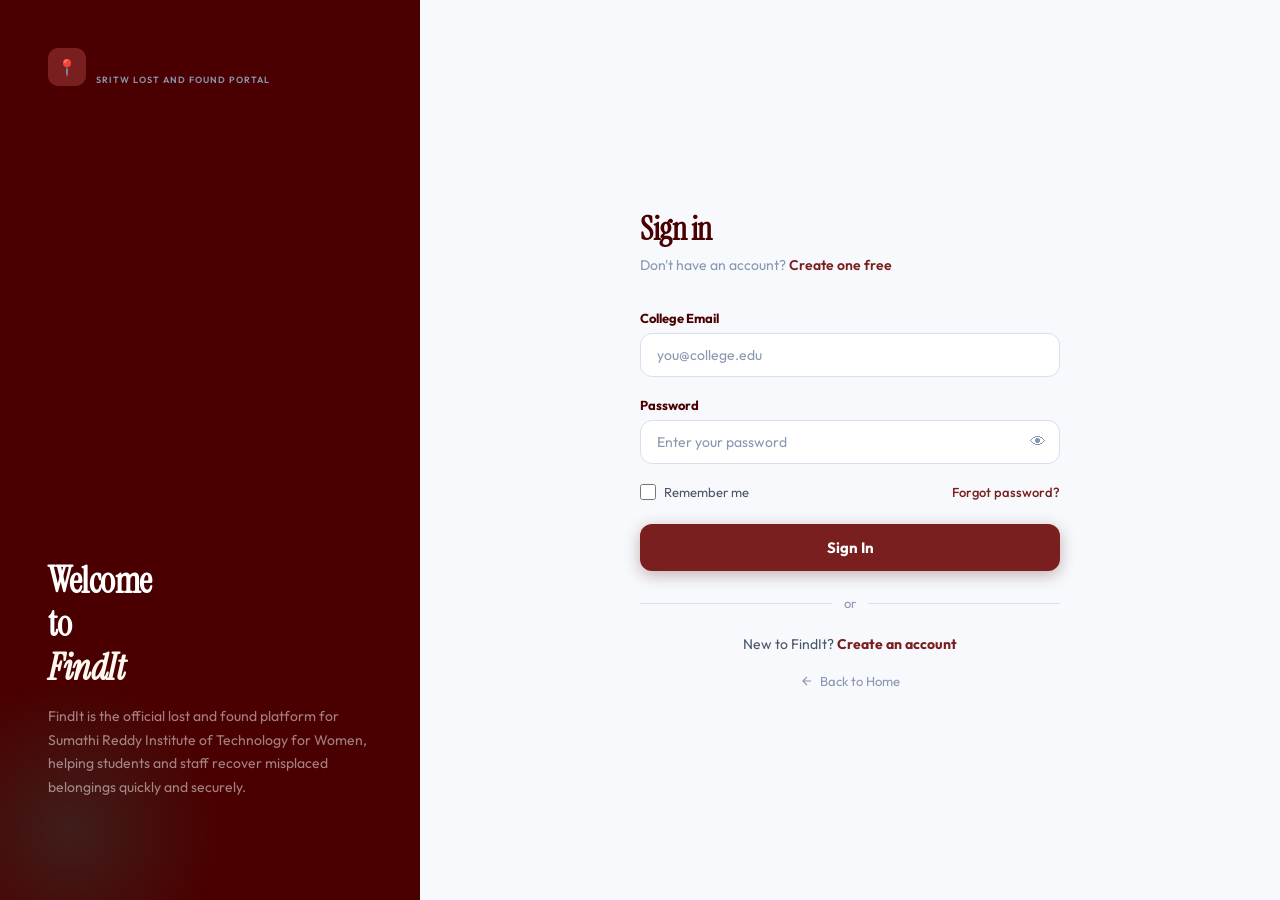
==== commit b79c0a11: "Fix remaining blue chip/icon colors" ====
--- a/frontend/pages/admin.html
+++ b/frontend/pages/admin.html
@@ -1,395 +1,274 @@
 <!DOCTYPE html>
 <html lang="en">
 <head>
-  <meta charset="UTF-8" />
-  <meta name="viewport" content="width=device-width, initial-scale=1.0"/>
+  <meta charset="UTF-8">
+  <meta name="viewport" content="width=device-width, initial-scale=1.0">
   <title>Admin Panel — FindIt SRITW</title>
-  <link rel="preconnect" href="https://fonts.googleapis.com"/>
-  <link href="https://fonts.googleapis.com/css2?family=Poppins:wght@300;400;500;600;700;800&family=DM+Serif+Display:ital@0;1&display=swap" rel="stylesheet"/>
-  <link rel="stylesheet" href="../css/style.css"/>
+  <link rel="preconnect" href="https://fonts.googleapis.com">
+  <link rel="preconnect" href="https://fonts.gstatic.com" crossorigin>
+  <link href="https://fonts.googleapis.com/css2?family=Instrument+Serif:ital@0;1&family=Outfit:wght@300;400;500;600;700;800&display=swap" rel="stylesheet">
   <style>
-    /* ===== ADMIN LAYOUT ===== */
-    .admin-wrapper {
-      display: flex;
-      min-height: calc(100vh - 68px);
+    :root {
+      --navy:#4A0000; --blue:#7A1F1F; --amber:#FFB830; --teal:#FFF8F0;
+      --white:#FFFFFF; --gray-50:#F7F9FC; --gray-100:#EEF2F8;
+      --gray-200:#D8E0ED; --gray-400:#8A97B0; --gray-600:#4A5568;
+      --success:#10B981; --danger:#EF4444;
+      --shadow-sm:0 2px 8px rgba(10,22,40,0.06);
+      --shadow-md:0 8px 32px rgba(10,22,40,0.10);
     }
-
-    /* ===== SIDEBAR ===== */
-    .admin-sidebar {
-      width: 240px;
-      flex-shrink: 0;
-      background: white;
-      border-right: 1px solid var(--border);
-      padding: 28px 16px;
-      position: sticky;
-      top: 68px;
-      height: calc(100vh - 68px);
-      overflow-y: auto;
-    }
-    .sidebar-section-label {
-      font-size: 11px;
-      font-weight: 700;
-      text-transform: uppercase;
-      letter-spacing: 1.2px;
-      color: var(--text-secondary);
-      padding: 0 14px;
-      margin: 20px 0 8px;
-    }
-    .sidebar-section-label:first-child { margin-top: 0; }
-    .sidebar-nav { list-style: none; }
-    .sidebar-nav li a {
-      display: flex; align-items: center; gap: 10px;
-      padding: 10px 14px; border-radius: var(--radius-sm);
-      font-size: 14px; font-weight: 500; color: var(--text-secondary);
-      transition: all 0.2s; margin-bottom: 2px;
-    }
-    .sidebar-nav li a:hover { background: var(--bg-secondary); color: var(--text); }
-    .sidebar-nav li a.active { background: var(--primary-light); color: var(--primary); font-weight: 600; }
-    .sidebar-nav li a .icon { font-size: 17px; width: 20px; text-align: center; }
-
-    /* ===== MAIN CONTENT ===== */
-    .admin-main {
-      flex: 1;
-      padding: 32px;
-      background: var(--bg-secondary);
-      overflow-x: hidden;
-    }
-
-    /* ===== PAGE HEADER ===== */
-    .page-header {
-      display: flex; align-items: flex-start; justify-content: space-between;
-      margin-bottom: 28px; gap: 16px; flex-wrap: wrap;
-    }
-    .page-header-left h1 {
-      font-family: 'DM Serif Display', serif;
-      font-size: 28px; color: var(--text); margin-bottom: 4px;
-    }
-    .page-header-left p { font-size: 14px; color: var(--text-secondary); }
-
-    /* ===== TAB SECTIONS ===== */
-    .tab-section { display: none; }
-    .tab-section.active { display: block; }
-
-    /* ===== STATS GRID ===== */
-    .stats-grid {
-      display: grid;
-      grid-template-columns: repeat(4, 1fr);
-      gap: 20px;
-      margin-bottom: 28px;
-    }
-    @media (max-width: 1024px) { .stats-grid { grid-template-columns: repeat(2,1fr); } }
-    @media (max-width: 600px)  { .stats-grid { grid-template-columns: 1fr; } }
-
-    .stat-card { transition: transform 0.2s, box-shadow 0.2s; }
-    .stat-card:hover { transform: translateY(-3px); box-shadow: var(--shadow-md); }
-    .stat-card-icon { margin-bottom: 12px; }
-    .stat-card-value { font-size: 36px; font-weight: 800; line-height: 1; }
-    .stat-card-label { font-size: 13px; color: var(--text-secondary); margin-top: 4px; }
-    .stat-card-trend {
-      font-size: 12px; font-weight: 600; margin-top: 10px;
-      display: flex; align-items: center; gap: 4px;
-    }
-    .trend-up   { color: var(--success); }
-    .trend-down { color: var(--danger); }
-
-    /* ===== DATA TABLE ===== */
-    .table-card {
-      background: white; border-radius: var(--radius);
-      border: 1px solid var(--border); box-shadow: var(--shadow);
-      overflow: hidden; margin-bottom: 24px;
-    }
-    .table-card-header {
-      padding: 20px 24px;
-      border-bottom: 1px solid var(--border);
-      display: flex; align-items: center; justify-content: space-between;
-      gap: 16px; flex-wrap: wrap;
-    }
-    .table-card-title { font-size: 16px; font-weight: 700; color: var(--text); }
-    .table-card-actions { display: flex; align-items: center; gap: 10px; flex-wrap: wrap; }
-    .table-wrap { overflow-x: auto; }
-    table { width: 100%; border-collapse: collapse; }
-    thead th {
-      padding: 12px 20px;
-      text-align: left; font-size: 12px; font-weight: 700;
-      text-transform: uppercase; letter-spacing: 0.6px;
-      color: var(--text-secondary); background: var(--bg-secondary);
-      border-bottom: 1px solid var(--border);
-    }
-    tbody tr {
-      border-bottom: 1px solid var(--border);
-      transition: background 0.15s;
-    }
-    tbody tr:last-child { border-bottom: none; }
-    tbody tr:hover { background: var(--bg-secondary); }
-    tbody td { padding: 14px 20px; font-size: 14px; color: var(--text); vertical-align: middle; }
-    .td-sub { font-size: 12px; color: var(--text-secondary); margin-top: 2px; }
-
-    /* ===== USER AVATAR ===== */
-    .user-cell { display: flex; align-items: center; gap: 12px; }
-    .user-avatar {
-      width: 36px; height: 36px; border-radius: 50%;
-      background: linear-gradient(135deg, var(--primary), var(--primary-dark));
-      display: flex; align-items: center; justify-content: center;
-      font-size: 13px; font-weight: 700; color: white; flex-shrink: 0;
-    }
-    .user-avatar.admin-av {
-      background: linear-gradient(135deg, var(--amber), #D97706);
-    }
-
-    /* ===== ACTION BUTTONS ===== */
-    .action-btn {
-      width: 32px; height: 32px; border-radius: 8px;
-      border: 1.5px solid var(--border); background: white;
-      display: inline-flex; align-items: center; justify-content: center;
-      font-size: 15px; cursor: pointer; transition: all 0.15s;
-    }
-    .action-btn:hover { border-color: var(--danger); background: #FEE2E2; }
-    .action-btn.view-btn:hover { border-color: var(--primary); background: var(--primary-light); }
-
-    /* ===== SEARCH IN TABLE ===== */
-    .table-search {
-      padding: 8px 14px 8px 36px;
-      border: 1.5px solid var(--border); border-radius: var(--radius-pill);
-      font-family: 'Poppins', sans-serif; font-size: 13px;
-      outline: none; background: var(--bg-secondary);
-      transition: all 0.2s; width: 220px;
-    }
-    .table-search:focus { border-color: var(--primary); background: white; }
-    .search-wrap-sm { position: relative; }
-    .search-wrap-sm .search-ic {
-      position: absolute; left: 11px; top: 50%; transform: translateY(-50%);
-      font-size: 15px; color: var(--text-secondary); pointer-events: none;
-    }
-
-    /* ===== ANALYTICS CHARTS ===== */
-    .charts-grid {
-      display: grid; grid-template-columns: 1fr 1fr; gap: 20px; margin-bottom: 24px;
-    }
-    @media (max-width: 900px) { .charts-grid { grid-template-columns: 1fr; } }
-    .chart-card {
-      background: white; border-radius: var(--radius);
-      border: 1px solid var(--border); box-shadow: var(--shadow);
-      padding: 24px;
-    }
-    .chart-card-title { font-size: 15px; font-weight: 700; margin-bottom: 20px; color: var(--text); }
-    .bar-chart { display: flex; align-items: flex-end; gap: 12px; height: 160px; }
-    .bar-wrap { flex: 1; display: flex; flex-direction: column; align-items: center; gap: 6px; }
-    .bar {
-      width: 100%; border-radius: 6px 6px 0 0;
-      background: linear-gradient(180deg, var(--primary), var(--primary-dark));
-      transition: opacity 0.2s; min-height: 4px;
-    }
-    .bar:hover { opacity: 0.8; }
-    .bar-label { font-size: 11px; color: var(--text-secondary); font-weight: 500; }
-    .bar-val { font-size: 12px; font-weight: 700; color: var(--primary); }
-
-    /* Donut chart via CSS */
-    .donut-wrap { display: flex; align-items: center; gap: 32px; }
-    .donut {
-      width: 120px; height: 120px; border-radius: 50%; flex-shrink: 0;
-      background: conic-gradient(
-        var(--primary) 0deg var(--lost-deg, 180deg),
-        var(--success) var(--lost-deg, 180deg) var(--found-deg, 280deg),
-        var(--amber)   var(--found-deg, 280deg) 360deg
-      );
-      position: relative;
-    }
-    .donut::after {
-      content: ''; position: absolute; inset: 28px;
-      background: white; border-radius: 50%;
-    }
-    .donut-legend { display: flex; flex-direction: column; gap: 10px; }
-    .legend-item { display: flex; align-items: center; gap: 8px; font-size: 13px; }
-    .legend-dot { width: 10px; height: 10px; border-radius: 50%; flex-shrink: 0; }
-
-    /* ===== CONFIRM MODAL ===== */
-    .modal-icon { font-size: 48px; text-align: center; margin-bottom: 12px; }
-    .modal-body-text { text-align: center; margin-bottom: 24px; }
-    .modal-body-text h3 { font-size: 18px; font-weight: 700; margin-bottom: 6px; }
-    .modal-body-text p { font-size: 14px; color: var(--text-secondary); }
-    .modal-actions { display: flex; gap: 12px; justify-content: center; }
-
-    /* ===== TOAST ===== */
-    .toast-container {
-      position: fixed; bottom: 24px; right: 24px; z-index: 9999;
-      display: flex; flex-direction: column; gap: 10px;
-    }
-    .toast {
-      display: flex; align-items: center; gap: 12px;
-      padding: 14px 20px; border-radius: var(--radius-sm);
-      background: white; box-shadow: var(--shadow-lg);
-      border: 1px solid var(--border);
-      font-size: 14px; font-weight: 500;
-      animation: slideIn 0.3s ease;
-      min-width: 260px; max-width: 360px;
-    }
-    .toast.success { border-left: 4px solid var(--success); }
-    .toast.error   { border-left: 4px solid var(--danger); }
-    .toast-icon { font-size: 18px; }
-
-    /* ===== EMPTY ROW ===== */
-    .empty-row td {
-      text-align: center; padding: 40px !important;
-      color: var(--text-secondary); font-size: 14px;
-    }
-
-    /* ===== LOADING ROW ===== */
-    .loading-row td { text-align: center; padding: 40px !important; }
-
-    /* ===== RESPONSIVE ===== */
-    @media (max-width: 768px) {
-      .admin-sidebar { display: none; }
-      .admin-main { padding: 20px 16px; }
-    }
+    *,*::before,*::after{box-sizing:border-box;margin:0;padding:0;}
+    body{font-family:'Outfit',sans-serif;background:var(--gray-50);color:var(--navy);-webkit-font-smoothing:antialiased;}
+    a{text-decoration:none;color:inherit;}
+    button{font-family:inherit;cursor:pointer;}
+
+    /* NAVBAR */
+    .navbar{position:sticky;top:0;z-index:100;display:flex;align-items:center;justify-content:space-between;padding:0 32px;height:68px;background:rgba(255,255,255,0.95);backdrop-filter:blur(20px);border-bottom:1px solid rgba(10,22,40,0.06);}
+    .nav-logo{display:flex;align-items:center;gap:10px;font-family:'Instrument Serif',serif;font-size:22px;color:var(--navy);}
+    .nav-logo-icon{width:32px;height:32px;background:var(--blue);border-radius:8px;display:flex;align-items:center;justify-content:center;}
+    .nav-logo-icon svg{width:17px;height:17px;fill:none;stroke:white;stroke-width:2.5;stroke-linecap:round;}
+    .nav-logo-badge{font-size:11px;font-weight:700;background:var(--amber);color:var(--navy);padding:2px 8px;border-radius:20px;font-family:'Outfit',sans-serif;}
+    .nav-links{display:flex;align-items:center;gap:4px;list-style:none;}
+    .nav-links a{padding:8px 16px;border-radius:8px;font-size:14px;font-weight:500;color:var(--gray-600);transition:all 0.18s;}
+    .nav-links a:hover{background:var(--gray-50);color:var(--navy);}
+    .nav-right{display:flex;align-items:center;gap:10px;}
+    .user-av-nav{width:36px;height:36px;border-radius:10px;background:var(--amber);display:flex;align-items:center;justify-content:center;color:var(--navy);font-weight:800;font-size:14px;}
+    .nav-user-name{font-size:14px;font-weight:600;color:var(--navy);}
+    .btn-logout{padding:8px 18px;border-radius:8px;font-size:14px;font-weight:600;color:var(--navy);border:1.5px solid var(--gray-200);background:white;transition:all 0.18s;}
+    .btn-logout:hover{border-color:var(--blue);color:var(--blue);}
+
+    /* LAYOUT */
+    .admin-layout{display:grid;grid-template-columns:240px 1fr;min-height:calc(100vh - 68px);}
+
+    /* SIDEBAR */
+    .sidebar{background:white;border-right:1px solid var(--gray-200);padding:24px 16px;display:flex;flex-direction:column;position:sticky;top:68px;height:calc(100vh - 68px);overflow-y:auto;}
+    .sidebar-label{font-size:11px;font-weight:700;text-transform:uppercase;letter-spacing:1.2px;color:var(--gray-400);padding:0 14px;margin:20px 0 8px;}
+    .sidebar-label:first-child{margin-top:0;}
+    .sidebar-nav{list-style:none;}
+    .sidebar-nav li a{display:flex;align-items:center;gap:10px;padding:10px 14px;border-radius:10px;font-size:14px;font-weight:500;color:var(--gray-600);transition:all 0.18s;margin-bottom:2px;}
+    .sidebar-nav li a:hover{background:var(--gray-50);color:var(--navy);}
+    .sidebar-nav li a.active{background:#FFF0F0;color:var(--blue);font-weight:600;}
+    .sidebar-nav li a .icon{font-size:16px;width:20px;text-align:center;}
+
+    /* MAIN */
+    .admin-main{padding:32px;background:var(--gray-50);overflow-x:hidden;}
+
+    /* PAGE HEADER */
+    .page-header{display:flex;align-items:flex-start;justify-content:space-between;margin-bottom:28px;gap:16px;flex-wrap:wrap;}
+    .page-header h1{font-family:'Instrument Serif',serif;font-size:32px;color:var(--navy);margin-bottom:4px;letter-spacing:-0.5px;}
+    .page-header p{font-size:14px;color:var(--gray-400);}
+
+    /* TABS */
+    .tab-section{display:none;}
+    .tab-section.active{display:block;}
+
+    /* STATS */
+    .stats-grid{display:grid;grid-template-columns:repeat(4,1fr);gap:20px;margin-bottom:28px;}
+    .stat-card{background:white;border-radius:20px;border:1px solid var(--gray-200);padding:24px;box-shadow:var(--shadow-sm);transition:transform 0.2s,box-shadow 0.2s;}
+    .stat-card:hover{transform:translateY(-3px);box-shadow:var(--shadow-md);}
+    .stat-icon{width:48px;height:48px;border-radius:14px;display:flex;align-items:center;justify-content:center;font-size:22px;margin-bottom:16px;}
+    .stat-value{font-size:36px;font-weight:800;color:var(--navy);line-height:1;}
+    .stat-label{font-size:13px;color:var(--gray-400);margin-top:6px;}
+
+    /* TABLE */
+    .table-card{background:white;border-radius:20px;border:1px solid var(--gray-200);box-shadow:var(--shadow-sm);overflow:hidden;margin-bottom:24px;}
+    .table-header{padding:20px 24px;border-bottom:1px solid var(--gray-100);display:flex;align-items:center;justify-content:space-between;gap:16px;flex-wrap:wrap;}
+    .table-title{font-size:16px;font-weight:700;color:var(--navy);}
+    .table-actions{display:flex;align-items:center;gap:10px;flex-wrap:wrap;}
+    .table-wrap{overflow-x:auto;}
+    table{width:100%;border-collapse:collapse;}
+    thead th{padding:12px 20px;text-align:left;font-size:11px;font-weight:700;text-transform:uppercase;letter-spacing:0.8px;color:var(--gray-400);background:var(--gray-50);border-bottom:1px solid var(--gray-100);}
+    tbody tr{border-bottom:1px solid var(--gray-100);transition:background 0.15s;}
+    tbody tr:last-child{border-bottom:none;}
+    tbody tr:hover{background:var(--gray-50);}
+    tbody td{padding:14px 20px;font-size:14px;color:var(--navy);vertical-align:middle;}
+    .td-sub{font-size:12px;color:var(--gray-400);margin-top:2px;}
+
+    /* SEARCH */
+    .search-wrap{position:relative;}
+    .search-wrap .si{position:absolute;left:12px;top:50%;transform:translateY(-50%);font-size:14px;color:var(--gray-400);pointer-events:none;}
+    .table-search{padding:8px 14px 8px 34px;border:1.5px solid var(--gray-200);border-radius:10px;font-family:'Outfit',sans-serif;font-size:13px;outline:none;background:var(--gray-50);width:220px;transition:all 0.18s;color:var(--navy);}
+    .table-search:focus{border-color:var(--blue);background:white;}
+    .type-select{padding:8px 12px;border:1.5px solid var(--gray-200);border-radius:10px;font-family:'Outfit',sans-serif;font-size:13px;background:var(--gray-50);color:var(--navy);outline:none;transition:all 0.18s;cursor:pointer;}
+    .type-select:focus{border-color:var(--blue);}
+
+    /* USER CELL */
+    .user-cell{display:flex;align-items:center;gap:12px;}
+    .user-av{width:36px;height:36px;border-radius:10px;background:var(--blue);display:flex;align-items:center;justify-content:center;font-size:13px;font-weight:700;color:white;flex-shrink:0;}
+    .user-av.admin-av{background:var(--amber);color:var(--navy);}
+
+    /* BADGES */
+    .badge{display:inline-flex;padding:3px 10px;border-radius:20px;font-size:11px;font-weight:700;text-transform:uppercase;letter-spacing:0.5px;}
+    .badge-lost{background:#FEE2E2;color:#991B1B;}
+    .badge-found{background:#D1FAE5;color:#065F46;}
+    .chip{display:inline-flex;padding:3px 10px;border-radius:20px;font-size:12px;font-weight:600;}
+    .chip-admin{background:#FEF3C7;color:#92400E;}
+    .chip-student{background:#F7E9E9;color:#4A0000;}
+    .chip-open{background:#F7E9E9;color:#4A0000;}
+    .chip-resolved{background:#D1FAE5;color:#065F46;}
+
+    /* ACTION BTN */
+    .action-btn{width:32px;height:32px;border-radius:8px;border:1.5px solid var(--gray-200);background:white;display:inline-flex;align-items:center;justify-content:center;font-size:14px;cursor:pointer;transition:all 0.15s;}
+    .action-btn:hover{border-color:var(--danger);background:#FEE2E2;}
+    .action-btn.view:hover{border-color:var(--blue);background:#FFF0F0;}
+
+    /* REFRESH */
+    .btn-refresh{padding:9px 18px;border-radius:10px;font-size:13px;font-weight:600;color:var(--blue);border:1.5px solid rgba(122,31,31,0.2);background:rgba(122,31,31,0.04);cursor:pointer;transition:all 0.18s;font-family:'Outfit',sans-serif;}
+    .btn-refresh:hover{background:rgba(122,31,31,0.08);}
+
+    /* CHARTS */
+    .charts-grid{display:grid;grid-template-columns:1fr 1fr;gap:20px;margin-bottom:24px;}
+    .chart-card{background:white;border-radius:20px;border:1px solid var(--gray-200);box-shadow:var(--shadow-sm);padding:24px;}
+    .chart-title{font-size:15px;font-weight:700;color:var(--navy);margin-bottom:20px;}
+    .bar-chart{display:flex;align-items:flex-end;gap:12px;height:160px;}
+    .bar-wrap{flex:1;display:flex;flex-direction:column;align-items:center;gap:6px;}
+    .bar{width:100%;border-radius:8px 8px 0 0;min-height:4px;background:linear-gradient(180deg,var(--blue),var(--navy));transition:opacity 0.2s;}
+    .bar:hover{opacity:0.75;}
+    .bar-val{font-size:12px;font-weight:700;color:var(--blue);}
+    .bar-lbl{font-size:11px;color:var(--gray-400);font-weight:500;}
+    .donut-wrap{display:flex;align-items:center;gap:32px;}
+    .donut{width:120px;height:120px;border-radius:50%;flex-shrink:0;background:conic-gradient(var(--blue) 0deg var(--lost-deg,180deg),var(--success) var(--lost-deg,180deg) var(--found-deg,280deg),var(--amber) var(--found-deg,280deg) 360deg);position:relative;}
+    .donut::after{content:'';position:absolute;inset:28px;background:white;border-radius:50%;}
+    .donut-legend{display:flex;flex-direction:column;gap:10px;}
+    .legend-item{display:flex;align-items:center;gap:8px;font-size:13px;color:var(--navy);}
+    .legend-dot{width:10px;height:10px;border-radius:50%;flex-shrink:0;}
+
+    /* EMPTY/LOADING */
+    .empty-row td,.loading-row td{text-align:center;padding:40px!important;color:var(--gray-400);font-size:14px;}
+    .spinner{width:28px;height:28px;margin:0 auto;border:2.5px solid var(--gray-200);border-top-color:var(--blue);border-radius:50%;animation:spin 0.7s linear infinite;}
+    @keyframes spin{to{transform:rotate(360deg);}}
+    .skeleton{background:linear-gradient(90deg,var(--gray-100) 25%,var(--gray-200) 50%,var(--gray-100) 75%);background-size:200%;animation:shimmer 1.2s infinite;border-radius:12px;}
+    @keyframes shimmer{to{background-position:-200% 0;}}
+
+    /* MODAL */
+    .modal-backdrop{position:fixed;inset:0;background:rgba(10,22,40,0.5);z-index:900;display:flex;align-items:center;justify-content:center;padding:20px;animation:fadeIn 0.2s;}
+    @keyframes fadeIn{from{opacity:0;}to{opacity:1;}}
+    .modal{background:white;border-radius:24px;padding:32px;max-width:400px;width:100%;box-shadow:0 20px 60px rgba(10,22,40,0.2);animation:slideUp 0.3s ease;}
+    @keyframes slideUp{from{opacity:0;transform:translateY(30px);}to{opacity:1;transform:translateY(0);}}
+    .modal-icon{font-size:48px;text-align:center;margin-bottom:12px;}
+    .modal-body{text-align:center;margin-bottom:24px;}
+    .modal-body h3{font-family:'Instrument Serif',serif;font-size:22px;color:var(--navy);margin-bottom:8px;}
+    .modal-body p{font-size:14px;color:var(--gray-400);}
+    .modal-actions{display:flex;gap:12px;justify-content:center;}
+    .btn-cancel{padding:10px 24px;border-radius:10px;font-size:14px;font-weight:600;color:var(--gray-600);border:1.5px solid var(--gray-200);background:white;cursor:pointer;transition:all 0.18s;font-family:'Outfit',sans-serif;}
+    .btn-cancel:hover{border-color:var(--gray-400);}
+    .btn-delete{padding:10px 24px;border-radius:10px;font-size:14px;font-weight:600;color:white;background:var(--danger);border:none;cursor:pointer;transition:all 0.18s;font-family:'Outfit',sans-serif;}
+    .btn-delete:hover{background:#DC2626;transform:translateY(-1px);}
+
+    /* TOAST */
+    .toast-container{position:fixed;bottom:24px;right:24px;z-index:9999;display:flex;flex-direction:column;gap:10px;}
+    .toast{display:flex;align-items:center;gap:12px;padding:14px 20px;border-radius:14px;background:white;box-shadow:0 8px 32px rgba(10,22,40,0.15);border:1px solid var(--gray-200);font-size:14px;font-weight:500;color:var(--navy);animation:slideInRight 0.3s ease;min-width:260px;}
+    @keyframes slideInRight{from{opacity:0;transform:translateX(40px);}to{opacity:1;transform:translateX(0);}}
+    .toast.success{border-left:4px solid var(--success);}
+    .toast.error{border-left:4px solid var(--danger);}
+
+    @media(max-width:768px){.admin-layout{grid-template-columns:1fr;}.sidebar{display:none;}.admin-main{padding:20px 16px;}}
+    @media(max-width:1024px){.stats-grid{grid-template-columns:repeat(2,1fr);}.charts-grid{grid-template-columns:1fr;}}
   </style>
 </head>
 <body>
 
-<!-- ===== NAVBAR ===== -->
 <nav class="navbar">
-  <div class="navbar-brand">
-    <span>🔍</span>
-    <span>Find<span class="brand-dot">It</span></span>
-    <span style="font-size:12px;font-weight:500;color:var(--text-secondary);margin-left:4px;">Admin</span>
-  </div>
+  <a href="../index.html" class="nav-logo">
+    <div class="nav-logo-icon">
+      <svg viewBox="0 0 24 24"><circle cx="11" cy="11" r="7"/><path d="m16.5 16.5 4 4"/></svg>
+    </div>
+    FindIt
+    <span class="nav-logo-badge">Admin</span>
+  </a>
   <ul class="nav-links">
     <li><a href="../index.html">Home</a></li>
     <li><a href="browse.html">Browse</a></li>
     <li><a href="dashboard.html">Dashboard</a></li>
   </ul>
-  <div class="nav-actions">
-    <div style="display:flex;align-items:center;gap:8px;">
-      <div class="user-avatar admin-av" id="adminInitial">A</div>
-      <span style="font-size:14px;font-weight:600;" id="adminName">Admin</span>
-    </div>
-    <button class="btn btn-outline btn-sm" onclick="logout()">Logout</button>
+  <div class="nav-right">
+    <div class="user-av-nav" id="adminInitial">A</div>
+    <span class="nav-user-name" id="adminName">Admin</span>
+    <button class="btn-logout" onclick="logout()">Logout</button>
   </div>
 </nav>
 
-<!-- ===== LAYOUT ===== -->
-<div class="admin-wrapper">
-
-  <!-- SIDEBAR -->
-  <aside class="admin-sidebar">
-    <p class="sidebar-section-label">Overview</p>
+<div class="admin-layout">
+  <aside class="sidebar">
+    <p class="sidebar-label">Overview</p>
     <ul class="sidebar-nav">
-      <li><a href="#" class="active" onclick="switchTab('analytics', this)">
-        <span class="icon">📊</span> Analytics
-      </a></li>
+      <li><a href="#" class="active" onclick="switchTab('analytics',this)"><span class="icon">📊</span> Analytics</a></li>
     </ul>
-    <p class="sidebar-section-label">Manage</p>
+    <p class="sidebar-label">Manage</p>
     <ul class="sidebar-nav">
-      <li><a href="#" onclick="switchTab('users', this)">
-        <span class="icon">👥</span> Users
-      </a></li>
-      <li><a href="#" onclick="switchTab('items', this)">
-        <span class="icon">📦</span> Items
-      </a></li>
+      <li><a href="#" onclick="switchTab('users',this)"><span class="icon">👥</span> Users</a></li>
+      <li><a href="#" onclick="switchTab('items',this)"><span class="icon">📦</span> Items</a></li>
     </ul>
-    <p class="sidebar-section-label">Account</p>
+    <p class="sidebar-label">Account</p>
     <ul class="sidebar-nav">
-      <li><a href="dashboard.html">
-        <span class="icon">🏠</span> My Dashboard
-      </a></li>
-      <li><a href="#" onclick="logout()">
-        <span class="icon">🚪</span> Logout
-      </a></li>
+      <li><a href="dashboard.html"><span class="icon">🏠</span> My Dashboard</a></li>
+      <li><a href="#" onclick="logout()"><span class="icon">🚪</span> Logout</a></li>
     </ul>
   </aside>
 
-  <!-- MAIN -->
   <main class="admin-main">
 
-    <!-- ===== ANALYTICS TAB ===== -->
+    <!-- ANALYTICS -->
     <section id="tab-analytics" class="tab-section active">
       <div class="page-header">
-        <div class="page-header-left">
-          <h1>Analytics</h1>
-          <p>Overview of FindIt activity on SRITW campus</p>
-        </div>
-        <button class="btn btn-outline btn-sm" onclick="loadAnalytics()">↻ Refresh</button>
-      </div>
-
-      <!-- Stats -->
+        <div><h1>Analytics</h1><p>Overview of FindIt activity on SRITW campus</p></div>
+        <button class="btn-refresh" onclick="loadAnalytics()">↻ Refresh</button>
+      </div>
       <div class="stats-grid" id="statsGrid">
-        <div class="stat-card"><div class="skeleton" style="height:100px;border-radius:var(--radius);"></div></div>
-        <div class="stat-card"><div class="skeleton" style="height:100px;border-radius:var(--radius);"></div></div>
-        <div class="stat-card"><div class="skeleton" style="height:100px;border-radius:var(--radius);"></div></div>
-        <div class="stat-card"><div class="skeleton" style="height:100px;border-radius:var(--radius);"></div></div>
-      </div>
-
-      <!-- Charts -->
+        <div class="stat-card"><div class="skeleton" style="height:110px;"></div></div>
+        <div class="stat-card"><div class="skeleton" style="height:110px;"></div></div>
+        <div class="stat-card"><div class="skeleton" style="height:110px;"></div></div>
+        <div class="stat-card"><div class="skeleton" style="height:110px;"></div></div>
+      </div>
       <div class="charts-grid">
         <div class="chart-card">
-          <div class="chart-card-title">Items by Category</div>
-          <div class="bar-chart" id="categoryChart">
-            <div style="display:flex;align-items:center;justify-content:center;width:100%;color:var(--text-secondary);font-size:13px;">Loading...</div>
-          </div>
+          <div class="chart-title">Items by Category</div>
+          <div class="bar-chart" id="categoryChart"><div style="color:var(--gray-400);font-size:13px;margin:auto;">Loading...</div></div>
         </div>
         <div class="chart-card">
-          <div class="chart-card-title">Item Type Distribution</div>
-          <div class="donut-wrap" id="typeChart">
-            <div style="color:var(--text-secondary);font-size:13px;">Loading...</div>
-          </div>
+          <div class="chart-title">Item Type Distribution</div>
+          <div class="donut-wrap" id="typeChart"><div style="color:var(--gray-400);font-size:13px;">Loading...</div></div>
         </div>
       </div>
     </section>
 
-    <!-- ===== USERS TAB ===== -->
+    <!-- USERS -->
     <section id="tab-users" class="tab-section">
       <div class="page-header">
-        <div class="page-header-left">
-          <h1>Users</h1>
-          <p>All registered students and admins</p>
-        </div>
+        <div><h1>Users</h1><p>All registered students and admins</p></div>
       </div>
       <div class="table-card">
-        <div class="table-card-header">
-          <span class="table-card-title" id="usersCount">All Users</span>
-          <div class="table-card-actions">
-            <div class="search-wrap-sm">
-              <span class="search-ic">🔍</span>
-              <input class="table-search" type="text" placeholder="Search users..." oninput="filterUsers(this.value)" id="userSearch"/>
+        <div class="table-header">
+          <span class="table-title" id="usersCount">All Users</span>
+          <div class="table-actions">
+            <div class="search-wrap">
+              <span class="si">🔍</span>
+              <input class="table-search" type="text" placeholder="Search users..." oninput="filterUsers(this.value)"/>
             </div>
           </div>
         </div>
         <div class="table-wrap">
           <table>
-            <thead>
-              <tr>
-                <th>Student</th>
-                <th>Student ID</th>
-                <th>Department</th>
-                <th>Role</th>
-                <th>Joined</th>
-                <th>Action</th>
-              </tr>
-            </thead>
-            <tbody id="usersTable">
-              <tr class="loading-row"><td colspan="6"><div class="spinner" style="margin:20px auto;width:28px;height:28px;border-width:2px;"></div></td></tr>
-            </tbody>
+            <thead><tr><th>Student</th><th>Student ID</th><th>Department</th><th>Role</th><th>Joined</th><th>Action</th></tr></thead>
+            <tbody id="usersTable"><tr class="loading-row"><td colspan="6"><div class="spinner"></div></td></tr></tbody>
           </table>
         </div>
       </div>
     </section>
 
-    <!-- ===== ITEMS TAB ===== -->
+    <!-- ITEMS -->
     <section id="tab-items" class="tab-section">
       <div class="page-header">
-        <div class="page-header-left">
-          <h1>Items</h1>
-          <p>All lost and found items posted on campus</p>
-        </div>
+        <div><h1>Items</h1><p>All lost and found items posted on campus</p></div>
       </div>
       <div class="table-card">
-        <div class="table-card-header">
-          <span class="table-card-title" id="itemsCount">All Items</span>
-          <div class="table-card-actions">
-            <div class="search-wrap-sm">
-              <span class="search-ic">🔍</span>
+        <div class="table-header">
+          <span class="table-title" id="itemsCount">All Items</span>
+          <div class="table-actions">
+            <div class="search-wrap">
+              <span class="si">🔍</span>
               <input class="table-search" type="text" placeholder="Search items..." oninput="filterItems(this.value)" id="itemSearch"/>
             </div>
-            <select class="form-control btn-sm" style="width:auto;padding:8px 12px;border-radius:var(--radius-pill);" onchange="filterItemsByType(this.value)">
+            <select class="type-select" onchange="filterItemsByType(this.value)">
               <option value="">All Types</option>
               <option value="lost">Lost</option>
               <option value="found">Found</option>
@@ -398,20 +277,8 @@
         </div>
         <div class="table-wrap">
           <table>
-            <thead>
-              <tr>
-                <th>Item</th>
-                <th>Type</th>
-                <th>Category</th>
-                <th>Location</th>
-                <th>Status</th>
-                <th>Posted</th>
-                <th>Action</th>
-              </tr>
-            </thead>
-            <tbody id="itemsTable">
-              <tr class="loading-row"><td colspan="7"><div class="spinner" style="margin:20px auto;width:28px;height:28px;border-width:2px;"></div></td></tr>
-            </tbody>
+            <thead><tr><th>Item</th><th>Type</th><th>Category</th><th>Location</th><th>Status</th><th>Posted</th><th>Action</th></tr></thead>
+            <tbody id="itemsTable"><tr class="loading-row"><td colspan="7"><div class="spinner"></div></td></tr></tbody>
           </table>
         </div>
       </div>
@@ -420,296 +287,172 @@
   </main>
 </div>
 
-<!-- ===== CONFIRM DELETE MODAL ===== -->
 <div class="modal-backdrop" id="deleteModal" style="display:none;" onclick="closeDeleteModal(event)">
-  <div class="modal" style="max-width:400px;">
+  <div class="modal">
     <div class="modal-icon">🗑️</div>
-    <div class="modal-body-text">
-      <h3 id="deleteModalTitle">Delete this item?</h3>
+    <div class="modal-body">
+      <h3 id="deleteModalTitle">Delete this?</h3>
       <p id="deleteModalDesc">This action cannot be undone.</p>
     </div>
     <div class="modal-actions">
-      <button class="btn btn-ghost" onclick="closeModal()">Cancel</button>
-      <button class="btn btn-primary" style="background:linear-gradient(135deg,var(--danger),#B91C1C);" onclick="confirmDelete()">Delete</button>
+      <button class="btn-cancel" onclick="closeModal()">Cancel</button>
+      <button class="btn-delete" onclick="confirmDelete()">Delete</button>
     </div>
   </div>
 </div>
 
-<!-- ===== TOAST ===== -->
 <div class="toast-container" id="toastContainer"></div>
 
 <script>
-  const API = 'https://findit-hk2c.onrender.com';
-  let token = localStorage.getItem('token');
-  let allUsers = [];
-  let allItems = [];
-  let deleteTarget = null; // { type: 'user'|'item', id }
-
-  // ===== AUTH GUARD =====
-  window.addEventListener('DOMContentLoaded', () => {
-    if (!token) { window.location.href = 'login.html'; return; }
-
-    // Load admin info
-    fetch(`${API}/api/auth/me`, {
-      headers: { Authorization: `Bearer ${token}` }
-    })
-    .then(r => r.json())
-    .then(user => {
-      if (user.role !== 'admin') {
-        showToast('Access denied. Admins only.', 'error');
-        setTimeout(() => window.location.href = '../index.html', 1500);
-        return;
-      }
-      document.getElementById('adminName').textContent = user.name;
-      document.getElementById('adminInitial').textContent = user.name.charAt(0).toUpperCase();
-      loadAnalytics();
-      loadUsers();
-      loadItems();
-    })
-    .catch(() => { window.location.href = 'login.html'; });
+  const API='https://findit-hk2c.onrender.com';
+  let token=localStorage.getItem('token');
+  let allUsers=[],allItems=[],deleteTarget=null;
+
+  window.addEventListener('DOMContentLoaded',()=>{
+    if(!token){window.location.href='login.html';return;}
+    fetch(`${API}/api/auth/me`,{headers:{Authorization:`Bearer ${token}`}})
+      .then(r=>r.json())
+      .then(user=>{
+        if(user.role!=='admin'){showToast('Access denied.','error');setTimeout(()=>window.location.href='../index.html',1500);return;}
+        document.getElementById('adminName').textContent=user.name;
+        document.getElementById('adminInitial').textContent=user.name.charAt(0).toUpperCase();
+        loadAnalytics();loadUsers();loadItems();
+      }).catch(()=>window.location.href='login.html');
   });
 
-  // ===== TAB SWITCHING =====
-  function switchTab(tab, el) {
-    document.querySelectorAll('.tab-section').forEach(s => s.classList.remove('active'));
-    document.querySelectorAll('.sidebar-nav li a').forEach(a => a.classList.remove('active'));
+  function switchTab(tab,el){
+    document.querySelectorAll('.tab-section').forEach(s=>s.classList.remove('active'));
+    document.querySelectorAll('.sidebar-nav li a').forEach(a=>a.classList.remove('active'));
     document.getElementById(`tab-${tab}`).classList.add('active');
-    if (el) el.classList.add('active');
-  }
-
-  // ===== ANALYTICS =====
-  async function loadAnalytics() {
-    try {
-      const res = await fetch(`${API}/api/admin/analytics`, {
-        headers: { Authorization: `Bearer ${token}` }
-      });
-      const data = await res.json();
-
-      // Stats cards
-      const stats = [
-        { icon: '👥', color: '#EFF6FF', iconColor: '#2563EB', value: data.totalUsers ?? 0,   label: 'Total Users' },
-        { icon: '📦', color: '#FFF5F5', iconColor: '#800000', value: data.totalItems ?? 0,   label: 'Total Items' },
-        { icon: '🔗', color: '#FFFBEB', iconColor: '#D97706', value: data.totalMatches ?? 0, label: 'AI Matches' },
-        { icon: '✅', color: '#D1FAE5', iconColor: '#065F46', value: data.resolvedItems ?? 0, label: 'Resolved' },
+    if(el)el.classList.add('active');
+  }
+
+  async function loadAnalytics(){
+    try{
+      const res=await fetch(`${API}/api/admin/analytics`,{headers:{Authorization:`Bearer ${token}`}});
+      const data=await res.json();
+      const stats=[
+        {icon:'👥',bg:'#EEF2F8',value:data.totalUsers??0,label:'Total Users'},
+        {icon:'📦',bg:'#FFF0F0',value:data.totalItems??0,label:'Total Items'},
+        {icon:'🔗',bg:'#FEF3C7',value:data.totalMatches??0,label:'AI Matches'},
+        {icon:'✅',bg:'#D1FAE5',value:data.resolvedItems??0,label:'Resolved'},
       ];
-      document.getElementById('statsGrid').innerHTML = stats.map(s => `
+      document.getElementById('statsGrid').innerHTML=stats.map(s=>`
         <div class="stat-card">
-          <div class="stat-card-icon" style="background:${s.color};width:48px;height:48px;border-radius:12px;display:flex;align-items:center;justify-content:center;font-size:22px;">${s.icon}</div>
-          <div class="stat-card-value">${s.value}</div>
-          <div class="stat-card-label">${s.label}</div>
-        </div>
-      `).join('');
-
-      // Category bar chart
-      const cats = data.itemsByCategory ?? {};
-      const catEntries = Object.entries(cats).sort((a,b) => b[1]-a[1]).slice(0,6);
-      const maxVal = Math.max(...catEntries.map(e => e[1]), 1);
-      document.getElementById('categoryChart').innerHTML = catEntries.length ? catEntries.map(([cat, count]) => `
-        <div class="bar-wrap">
-          <div class="bar-val">${count}</div>
-          <div class="bar" style="height:${Math.round((count/maxVal)*140)}px;" title="${cat}: ${count}"></div>
-          <div class="bar-label">${cat.length > 8 ? cat.slice(0,7)+'…' : cat}</div>
-        </div>
-      `).join('') : '<div style="color:var(--text-secondary);font-size:13px;margin:auto;">No data yet</div>';
-
-      // Type donut
-      const lost  = data.lostItems    ?? 0;
-      const found = data.foundItems   ?? 0;
-      const resolved = data.resolvedItems ?? 0;
-      const total = lost + found + 1;
-      const lostDeg  = Math.round((lost/total)*360);
-      const foundDeg = lostDeg + Math.round((found/total)*360);
-      document.getElementById('typeChart').innerHTML = `
+          <div class="stat-icon" style="background:${s.bg};">${s.icon}</div>
+          <div class="stat-value">${s.value}</div>
+          <div class="stat-label">${s.label}</div>
+        </div>`).join('');
+      const cats=data.itemsByCategory??{};
+      const entries=Object.entries(cats).sort((a,b)=>b[1]-a[1]).slice(0,6);
+      const maxVal=Math.max(...entries.map(e=>e[1]),1);
+      document.getElementById('categoryChart').innerHTML=entries.length
+        ?entries.map(([cat,count])=>`<div class="bar-wrap"><div class="bar-val">${count}</div><div class="bar" style="height:${Math.round((count/maxVal)*140)}px;"></div><div class="bar-lbl">${cat.length>8?cat.slice(0,7)+'…':cat}</div></div>`).join('')
+        :'<div style="color:var(--gray-400);font-size:13px;margin:auto;">No data yet</div>';
+      const lost=data.lostItems??0,found=data.foundItems??0,resolved=data.resolvedItems??0,total=lost+found+1;
+      const lostDeg=Math.round((lost/total)*360),foundDeg=lostDeg+Math.round((found/total)*360);
+      document.getElementById('typeChart').innerHTML=`
         <div class="donut" style="--lost-deg:${lostDeg}deg;--found-deg:${foundDeg}deg;"></div>
         <div class="donut-legend">
-          <div class="legend-item"><div class="legend-dot" style="background:var(--primary);"></div> Lost &nbsp;<strong>${lost}</strong></div>
+          <div class="legend-item"><div class="legend-dot" style="background:var(--blue);"></div> Lost &nbsp;<strong>${lost}</strong></div>
           <div class="legend-item"><div class="legend-dot" style="background:var(--success);"></div> Found &nbsp;<strong>${found}</strong></div>
           <div class="legend-item"><div class="legend-dot" style="background:var(--amber);"></div> Resolved &nbsp;<strong>${resolved}</strong></div>
-        </div>
-      `;
-    } catch(e) {
-      showToast('Failed to load analytics', 'error');
-    }
-  }
-
-  // ===== USERS =====
-  async function loadUsers() {
-    try {
-      const res = await fetch(`${API}/api/admin/users`, {
-        headers: { Authorization: `Bearer ${token}` }
-      });
-      const data = await res.json();
-      allUsers = data.users ?? data ?? [];
+        </div>`;
+    }catch(e){showToast('Failed to load analytics','error');}
+  }
+
+  async function loadUsers(){
+    try{
+      const res=await fetch(`${API}/api/admin/users`,{headers:{Authorization:`Bearer ${token}`}});
+      const data=await res.json();
+      allUsers=data.users??data??[];
       renderUsers(allUsers);
-    } catch(e) {
-      document.getElementById('usersTable').innerHTML = `<tr class="empty-row"><td colspan="6">Failed to load users</td></tr>`;
-    }
-  }
-
-  function renderUsers(users) {
-    document.getElementById('usersCount').textContent = `All Users (${users.length})`;
-    if (!users.length) {
-      document.getElementById('usersTable').innerHTML = `<tr class="empty-row"><td colspan="6">No users found</td></tr>`;
-      return;
-    }
-    document.getElementById('usersTable').innerHTML = users.map(u => `
+    }catch(e){document.getElementById('usersTable').innerHTML='<tr class="empty-row"><td colspan="6">Failed to load users</td></tr>';}
+  }
+
+  function renderUsers(users){
+    document.getElementById('usersCount').textContent=`All Users (${users.length})`;
+    if(!users.length){document.getElementById('usersTable').innerHTML='<tr class="empty-row"><td colspan="6">No users found</td></tr>';return;}
+    document.getElementById('usersTable').innerHTML=users.map(u=>`
       <tr>
-        <td>
-          <div class="user-cell">
-            <div class="user-avatar ${u.role==='admin'?'admin-av':''}">${(u.name||'?').charAt(0).toUpperCase()}</div>
-            <div>
-              <div style="font-weight:600;">${u.name || '—'}</div>
-              <div class="td-sub">${u.email || '—'}</div>
-            </div>
-          </div>
-        </td>
-        <td>${u.studentId || '—'}</td>
-        <td>${u.department || '—'}</td>
-        <td><span class="chip ${u.role==='admin'?'chip-amber':'chip-primary'}">${u.role || 'student'}</span></td>
-        <td>${u.createdAt ? new Date(u.createdAt).toLocaleDateString('en-IN',{day:'numeric',month:'short',year:'numeric'}) : '—'}</td>
-        <td>
-          ${u.role !== 'admin' ? `<button class="action-btn" title="Delete user" onclick="promptDelete('user','${u._id}','${(u.name||'').replace(/'/g,"\\'")}')">🗑️</button>` : '<span style="color:var(--text-secondary);font-size:12px;">Protected</span>'}
-        </td>
-      </tr>
-    `).join('');
-  }
-
-  function filterUsers(q) {
-    const filtered = allUsers.filter(u =>
-      (u.name||'').toLowerCase().includes(q.toLowerCase()) ||
-      (u.email||'').toLowerCase().includes(q.toLowerCase()) ||
-      (u.studentId||'').toLowerCase().includes(q.toLowerCase()) ||
-      (u.department||'').toLowerCase().includes(q.toLowerCase())
-    );
-    renderUsers(filtered);
-  }
-
-  // ===== ITEMS =====
-  async function loadItems() {
-    try {
-      const res = await fetch(`${API}/api/admin/items`, {
-        headers: { Authorization: `Bearer ${token}` }
-      });
-      const data = await res.json();
-      allItems = data.items ?? data ?? [];
+        <td><div class="user-cell"><div class="user-av ${u.role==='admin'?'admin-av':''}">${(u.name||'?').charAt(0).toUpperCase()}</div><div><div style="font-weight:600;">${u.name||'—'}</div><div class="td-sub">${u.email||'—'}</div></div></div></td>
+        <td>${u.studentId||'—'}</td>
+        <td>${u.department||'—'}</td>
+        <td><span class="chip ${u.role==='admin'?'chip-admin':'chip-student'}">${u.role||'student'}</span></td>
+        <td>${u.createdAt?new Date(u.createdAt).toLocaleDateString('en-IN',{day:'numeric',month:'short',year:'numeric'}):'—'}</td>
+        <td>${u.role!=='admin'?`<button class="action-btn" onclick="promptDelete('user','${u._id}','${(u.name||'').replace(/'/g,"\\'")}')">🗑️</button>`:'<span style="font-size:12px;color:var(--gray-400);">Protected</span>'}</td>
+      </tr>`).join('');
+  }
+
+  function filterUsers(q){renderUsers(allUsers.filter(u=>(u.name||'').toLowerCase().includes(q.toLowerCase())||(u.email||'').toLowerCase().includes(q.toLowerCase())||(u.studentId||'').toLowerCase().includes(q.toLowerCase())||(u.department||'').toLowerCase().includes(q.toLowerCase())));}
+
+  async function loadItems(){
+    try{
+      const res=await fetch(`${API}/api/admin/items`,{headers:{Authorization:`Bearer ${token}`}});
+      const data=await res.json();
+      allItems=data.items??data??[];
       renderItems(allItems);
-    } catch(e) {
-      document.getElementById('itemsTable').innerHTML = `<tr class="empty-row"><td colspan="7">Failed to load items</td></tr>`;
-    }
-  }
-
-  function renderItems(items) {
-    document.getElementById('itemsCount').textContent = `All Items (${items.length})`;
-    if (!items.length) {
-      document.getElementById('itemsTable').innerHTML = `<tr class="empty-row"><td colspan="7">No items found</td></tr>`;
-      return;
-    }
-    document.getElementById('itemsTable').innerHTML = items.map(item => `
+    }catch(e){document.getElementById('itemsTable').innerHTML='<tr class="empty-row"><td colspan="7">Failed to load items</td></tr>';}
+  }
+
+  function renderItems(items){
+    document.getElementById('itemsCount').textContent=`All Items (${items.length})`;
+    if(!items.length){document.getElementById('itemsTable').innerHTML='<tr class="empty-row"><td colspan="7">No items found</td></tr>';return;}
+    document.getElementById('itemsTable').innerHTML=items.map(item=>`
       <tr>
-        <td>
-          <div style="display:flex;align-items:center;gap:10px;">
-            ${item.imageUrl
-              ? `<img src="${item.imageUrl}" style="width:36px;height:36px;object-fit:cover;border-radius:8px;border:1px solid var(--border);" />`
-              : `<div style="width:36px;height:36px;border-radius:8px;background:var(--bg-secondary);display:flex;align-items:center;justify-content:center;font-size:18px;">📷</div>`
-            }
-            <div>
-              <div style="font-weight:600;max-width:180px;white-space:nowrap;overflow:hidden;text-overflow:ellipsis;">${item.title || '—'}</div>
-              <div class="td-sub">${(item.description||'').slice(0,40)}${(item.description||'').length>40?'…':''}</div>
-            </div>
-          </div>
-        </td>
-        <td><span class="badge badge-${item.type}">${item.type || '—'}</span></td>
-        <td>${item.category || '—'}</td>
-        <td style="font-size:13px;">${item.location || '—'}</td>
-        <td><span class="chip ${item.status==='resolved'?'chip-success':'chip-primary'}">${item.status || 'open'}</span></td>
-        <td style="font-size:13px;">${item.createdAt ? new Date(item.createdAt).toLocaleDateString('en-IN',{day:'numeric',month:'short',year:'numeric'}) : '—'}</td>
-        <td>
-          <div style="display:flex;gap:6px;">
-            <button class="action-btn view-btn" title="View item" onclick="window.open('item.html?id=${item._id}','_blank')">👁️</button>
-            <button class="action-btn" title="Delete item" onclick="promptDelete('item','${item._id}','${(item.title||'').replace(/'/g,"\\'")}')">🗑️</button>
-          </div>
-        </td>
-      </tr>
-    `).join('');
-  }
-
-  function filterItems(q) {
-    const typeFilter = document.querySelector('select').value;
-    let filtered = allItems.filter(i =>
-      (i.title||'').toLowerCase().includes(q.toLowerCase()) ||
-      (i.category||'').toLowerCase().includes(q.toLowerCase()) ||
-      (i.location||'').toLowerCase().includes(q.toLowerCase())
-    );
-    if (typeFilter) filtered = filtered.filter(i => i.type === typeFilter);
-    renderItems(filtered);
-  }
-
-  function filterItemsByType(type) {
-    const q = document.getElementById('itemSearch').value;
-    let filtered = type ? allItems.filter(i => i.type === type) : [...allItems];
-    if (q) filtered = filtered.filter(i =>
-      (i.title||'').toLowerCase().includes(q.toLowerCase()) ||
-      (i.category||'').toLowerCase().includes(q.toLowerCase()) ||
-      (i.location||'').toLowerCase().includes(q.toLowerCase())
-    );
-    renderItems(filtered);
-  }
-
-  // ===== DELETE =====
-  function promptDelete(type, id, name) {
-    deleteTarget = { type, id };
-    document.getElementById('deleteModalTitle').textContent = `Delete ${type === 'user' ? 'user' : 'item'}?`;
-    document.getElementById('deleteModalDesc').textContent = `"${name}" will be permanently removed. This cannot be undone.`;
-    document.getElementById('deleteModal').style.display = 'flex';
-  }
-
-  function closeModal() {
-    document.getElementById('deleteModal').style.display = 'none';
-    deleteTarget = null;
-  }
-
-  function closeDeleteModal(e) {
-    if (e.target === document.getElementById('deleteModal')) closeModal();
-  }
-
-  async function confirmDelete() {
-    if (!deleteTarget) return;
-    const { type, id } = deleteTarget;
-    const endpoint = type === 'user' ? `/api/admin/users/${id}` : `/api/admin/items/${id}`;
+        <td><div style="display:flex;align-items:center;gap:10px;">${item.imageUrl?`<img src="${item.imageUrl}" style="width:36px;height:36px;object-fit:cover;border-radius:8px;border:1px solid var(--gray-200);" />`:'<div style="width:36px;height:36px;border-radius:8px;background:var(--gray-100);display:flex;align-items:center;justify-content:center;font-size:16px;">📷</div>'}<div><div style="font-weight:600;max-width:180px;white-space:nowrap;overflow:hidden;text-overflow:ellipsis;">${item.title||'—'}</div><div class="td-sub">${(item.description||'').slice(0,40)}${(item.description||'').length>40?'…':''}</div></div></div></td>
+        <td><span class="badge badge-${item.type}">${item.type||'—'}</span></td>
+        <td>${item.category||'—'}</td>
+        <td style="font-size:13px;">${item.location||'—'}</td>
+        <td><span class="chip ${item.status==='resolved'?'chip-resolved':'chip-open'}">${item.status||'open'}</span></td>
+        <td style="font-size:13px;">${item.createdAt?new Date(item.createdAt).toLocaleDateString('en-IN',{day:'numeric',month:'short',year:'numeric'}):'—'}</td>
+        <td><div style="display:flex;gap:6px;"><button class="action-btn view" onclick="window.open('item.html?id=${item._id}','_blank')">👁️</button><button class="action-btn" onclick="promptDelete('item','${item._id}','${(item.title||'').replace(/'/g,"\\'")}')">🗑️</button></div></td>
+      </tr>`).join('');
+  }
+
+  function filterItems(q){
+    const t=document.querySelector('.type-select').value;
+    let f=allItems.filter(i=>(i.title||'').toLowerCase().includes(q.toLowerCase())||(i.category||'').toLowerCase().includes(q.toLowerCase())||(i.location||'').toLowerCase().includes(q.toLowerCase()));
+    if(t)f=f.filter(i=>i.type===t);
+    renderItems(f);
+  }
+
+  function filterItemsByType(type){
+    const q=document.getElementById('itemSearch').value;
+    let f=type?allItems.filter(i=>i.type===type):[...allItems];
+    if(q)f=f.filter(i=>(i.title||'').toLowerCase().includes(q.toLowerCase())||(i.category||'').toLowerCase().includes(q.toLowerCase())||(i.location||'').toLowerCase().includes(q.toLowerCase()));
+    renderItems(f);
+  }
+
+  function promptDelete(type,id,name){
+    deleteTarget={type,id};
+    document.getElementById('deleteModalTitle').textContent=`Delete this ${type}?`;
+    document.getElementById('deleteModalDesc').textContent=`"${name}" will be permanently removed.`;
+    document.getElementById('deleteModal').style.display='flex';
+  }
+  function closeModal(){document.getElementById('deleteModal').style.display='none';deleteTarget=null;}
+  function closeDeleteModal(e){if(e.target===document.getElementById('deleteModal'))closeModal();}
+
+  async function confirmDelete(){
+    if(!deleteTarget)return;
+    const{type,id}=deleteTarget;
     closeModal();
-    try {
-      const res = await fetch(`${API}${endpoint}`, {
-        method: 'DELETE',
-        headers: { Authorization: `Bearer ${token}` }
-      });
-      if (res.ok) {
-        showToast(`${type === 'user' ? 'User' : 'Item'} deleted successfully`, 'success');
-        if (type === 'user') loadUsers(); else loadItems();
-        loadAnalytics();
-      } else {
-        const err = await res.json();
-        showToast(err.error || 'Delete failed', 'error');
-      }
-    } catch(e) {
-      showToast('Network error. Try again.', 'error');
-    }
-  }
-
-  // ===== LOGOUT =====
-  function logout() {
-    localStorage.removeItem('token');
-    localStorage.removeItem('user');
-    window.location.href = 'login.html';
-  }
-
-  // ===== TOAST =====
-  function showToast(msg, type = 'success') {
-    const container = document.getElementById('toastContainer');
-    const toast = document.createElement('div');
-    toast.className = `toast ${type}`;
-    toast.innerHTML = `<span class="toast-icon">${type === 'success' ? '✅' : '❌'}</span> ${msg}`;
-    container.appendChild(toast);
-    setTimeout(() => toast.remove(), 3500);
+    try{
+      const res=await fetch(`${API}/api/admin/${type}s/${id}`,{method:'DELETE',headers:{Authorization:`Bearer ${token}`}});
+      if(res.ok){showToast(`${type==='user'?'User':'Item'} deleted`,'success');type==='user'?loadUsers():loadItems();loadAnalytics();}
+      else{const err=await res.json();showToast(err.error||'Delete failed','error');}
+    }catch(e){showToast('Network error','error');}
+  }
+
+  function logout(){localStorage.removeItem('token');localStorage.removeItem('user');window.location.href='login.html';}
+
+  function showToast(msg,type='success'){
+    const c=document.getElementById('toastContainer');
+    const t=document.createElement('div');
+    t.className=`toast ${type}`;
+    t.innerHTML=`<span>${type==='success'?'✅':'❌'}</span> ${msg}`;
+    c.appendChild(t);
+    setTimeout(()=>t.remove(),3500);
   }
 </script>
 </body>
